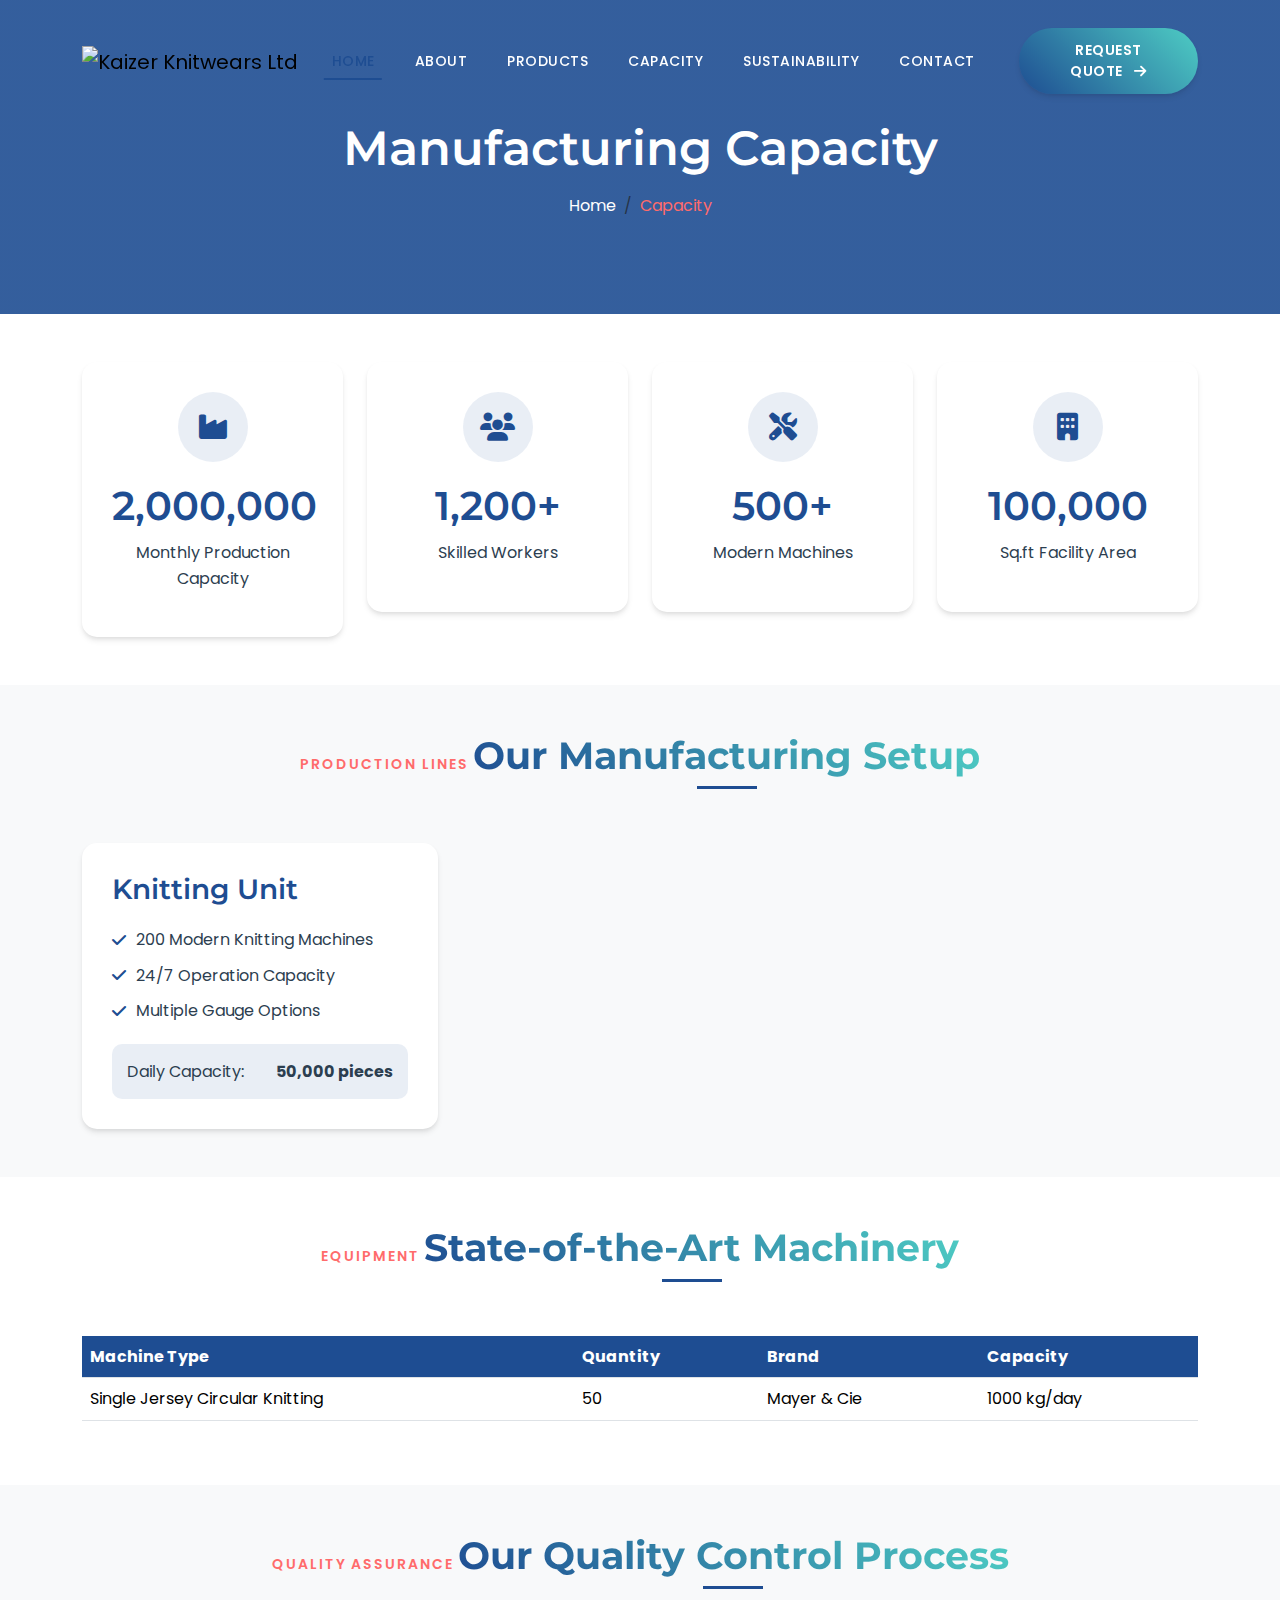
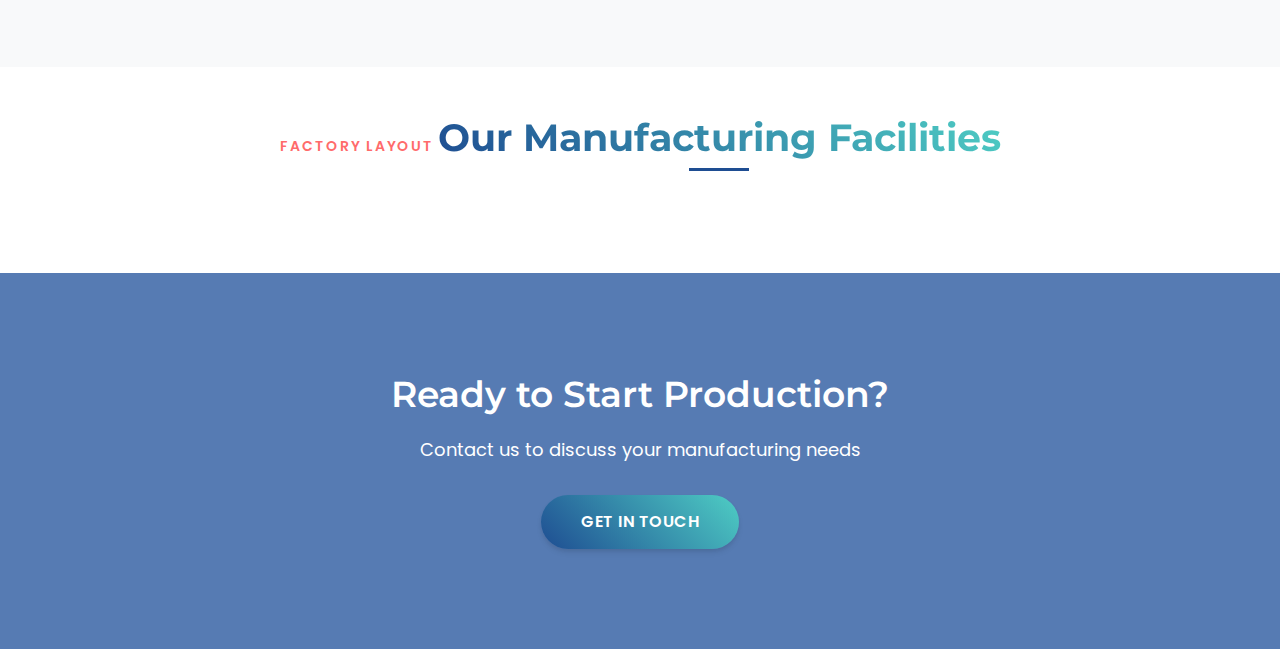
==== capacity.html @ 9e661a18 "file" ====
<!DOCTYPE html>
<html lang="en">
<head>
    <meta charset="UTF-8">
    <meta name="viewport" content="width=device-width, initial-scale=1.0">
    <title>Kaizer Knitwears Ltd. | Premium RMG Manufacturer</title>
    <!-- Bootstrap CSS -->
    <link href="https://cdn.jsdelivr.net/npm/bootstrap@5.3.0/dist/css/bootstrap.min.css" rel="stylesheet">
    <!-- Font Awesome -->
    <link rel="stylesheet" href="https://cdnjs.cloudflare.com/ajax/libs/font-awesome/6.4.0/css/all.min.css">
    <!-- Google Fonts -->
    <link href="https://fonts.googleapis.com/css2?family=Poppins:wght@300;400;500;600;700&family=Montserrat:wght@400;500;600;700&display=swap"
          rel="stylesheet">
    <!-- Animate CSS -->
    <link rel="stylesheet" href="https://cdnjs.cloudflare.com/ajax/libs/animate.css/4.1.1/animate.min.css">
    <!-- Slick Slider CSS -->
    <link rel="stylesheet" href="https://cdnjs.cloudflare.com/ajax/libs/slick-carousel/1.8.1/slick.min.css">
    <link rel="stylesheet" href="https://cdnjs.cloudflare.com/ajax/libs/slick-carousel/1.8.1/slick-theme.min.css">
    <!-- Custom CSS -->
    <link rel="stylesheet" href="style.css">
</head>
<body>

<!-- Header -->
<header class="header fixed-top">
    <div class="container">
        <nav class="navbar navbar-expand-lg">
            <a class="navbar-brand" href="#">
                <img src="https://erp.kaizerknitwear.com/static/images/logo.jpg" alt="Kaizer Knitwears Ltd."
                     class="img-fluid logo-dark">
                <img src="https://erp.kaizerknitwear.com/static/images/logo.jpg" alt="Kaizer Knitwears Ltd."
                     class="img-fluid logo-light">
            </a>
            <button class="navbar-toggler" type="button" data-bs-toggle="collapse" data-bs-target="#navbarNav">
                <span class="navbar-toggler-icon"></span>
            </button>
            <div class="collapse navbar-collapse" id="navbarNav">
                <ul class="navbar-nav ms-auto">
                    <li class="nav-item">
                        <a class="nav-link active" href="#home">Home</a>
                    </li>
                    <li class="nav-item">
                        <a class="nav-link" href="#about">About</a>
                    </li>
                    <li class="nav-item">
                        <a class="nav-link" href="products.html">Products</a>
                    </li>
                    <li class="nav-item">
                        <a class="nav-link" href="capacity.html">Capacity</a>
                    </li>
                    <li class="nav-item">
                        <a class="nav-link" href="#sustainability">Sustainability</a>
                    </li>
                    <li class="nav-item">
                        <a class="nav-link" href="#contact">Contact</a>
                    </li>
                </ul>
                <div class="ms-lg-4 mt-3 mt-lg-0">
                    <a href="#contact" class="btn btn-primary btn-cta">Request Quote <i
                            class="fas fa-arrow-right ms-2"></i></a>
                </div>
            </div>
        </nav>
    </div>
</header>
    
    <!-- Page Banner -->
    <section class="page-banner">
        <div class="container">
            <div class="page-banner-content">
                <h1>Manufacturing Capacity</h1>
                <nav aria-label="breadcrumb">
                    <ol class="breadcrumb">
                        <li class="breadcrumb-item"><a href="index.html">Home</a></li>
                        <li class="breadcrumb-item active">Capacity</li>
                    </ol>
                </nav>
            </div>
        </div>
    </section>

    <!-- Production Overview -->
    <section class="capacity-overview py-5">
        <div class="container">
            <div class="row g-4">
                <div class="col-lg-3 col-md-6">
                    <div class="capacity-stat-card">
                        <div class="stat-icon">
                            <i class="fas fa-industry"></i>
                        </div>
                        <div class="stat-info">
                            <h3>2,000,000</h3>
                            <p>Monthly Production Capacity</p>
                        </div>
                    </div>
                </div>
                <div class="col-lg-3 col-md-6">
                    <div class="capacity-stat-card">
                        <div class="stat-icon">
                            <i class="fas fa-users"></i>
                        </div>
                        <div class="stat-info">
                            <h3>1,200+</h3>
                            <p>Skilled Workers</p>
                        </div>
                    </div>
                </div>
                <div class="col-lg-3 col-md-6">
                    <div class="capacity-stat-card">
                        <div class="stat-icon">
                            <i class="fas fa-tools"></i>
                        </div>
                        <div class="stat-info">
                            <h3>500+</h3>
                            <p>Modern Machines</p>
                        </div>
                    </div>
                </div>
                <div class="col-lg-3 col-md-6">
                    <div class="capacity-stat-card">
                        <div class="stat-icon">
                            <i class="fas fa-building"></i>
                        </div>
                        <div class="stat-info">
                            <h3>100,000</h3>
                            <p>Sq.ft Facility Area</p>
                        </div>
                    </div>
                </div>
            </div>
        </div>
    </section>

    <!-- Production Lines -->
    <section class="production-lines py-5 bg-light">
        <div class="container">
            <div class="section-header text-center">
                <span class="subtitle">Production Lines</span>
                <h2>Our Manufacturing Setup</h2>
            </div>
            <div class="row g-4">
                <div class="col-lg-4">
                    <div class="production-line-card">
                        <h3>Knitting Unit</h3>
                        <ul class="line-specs">
                            <li><i class="fas fa-check"></i> 200 Modern Knitting Machines</li>
                            <li><i class="fas fa-check"></i> 24/7 Operation Capacity</li>
                            <li><i class="fas fa-check"></i> Multiple Gauge Options</li>
                        </ul>
                        <div class="daily-capacity">
                            <span>Daily Capacity:</span>
                            <strong>50,000 pieces</strong>
                        </div>
                    </div>
                </div>
                <!-- Add more production line cards -->
            </div>
        </div>
    </section>

    <!-- Equipment List -->
    <section class="equipment-section py-5">
        <div class="container">
            <div class="section-header text-center">
                <span class="subtitle">Equipment</span>
                <h2>State-of-the-Art Machinery</h2>
            </div>
            <div class="table-responsive">
                <table class="table table-hover equipment-table">
                    <thead>
                        <tr>
                            <th>Machine Type</th>
                            <th>Quantity</th>
                            <th>Brand</th>
                            <th>Capacity</th>
                        </tr>
                    </thead>
                    <tbody>
                        <tr>
                            <td>Single Jersey Circular Knitting</td>
                            <td>50</td>
                            <td>Mayer & Cie</td>
                            <td>1000 kg/day</td>
                        </tr>
                        <!-- Add more rows -->
                    </tbody>
                </table>
            </div>
        </div>
    </section>

    <!-- Quality Control -->
    <section class="quality-control-section py-5 bg-light">
        <div class="container">
            <div class="section-header text-center">
                <span class="subtitle">Quality Assurance</span>
                <h2>Our Quality Control Process</h2>
            </div>
            <div class="row g-4">
                <!-- Quality control steps -->
            </div>
        </div>
    </section>

    <!-- Factory Layout -->
    <section class="factory-layout-section py-5">
        <div class="container">
            <div class="section-header text-center">
                <span class="subtitle">Factory Layout</span>
                <h2>Our Manufacturing Facilities</h2>
            </div>
            <div class="factory-layout-image">
                <!-- Add factory layout diagram/image -->
            </div>
        </div>
    </section>

    <!-- CTA Section -->
    <section class="cta-section">
        <div class="container text-center">
            <h2>Ready to Start Production?</h2>
            <p>Contact us to discuss your manufacturing needs</p>
            <a href="index.html#contact" class="btn btn-primary btn-lg">Get in Touch</a>
        </div>
    </section>

    <!-- Footer (copy from index.html) -->
    
    <!-- Scripts (copy from index.html) -->
</body>
</html>
---- style.css ----
/* Google Fonts */
@import url('https://fonts.googleapis.com/css2?family=Poppins:wght@300;400;500;600;700&family=Montserrat:wght@400;500;600;700&display=swap');

/* Global Variables */
:root {
    --primary-color: #1e4d92;
    --secondary-color: #ff6b6b;
    --accent-color: #4ecdc4;
    --dark-color: #2c3e50;
    --light-color: #f8f9fa;
    --gray-color: #6c757d;
    --white-color: #ffffff;
    --black-color: #000000;
    --transition: all 0.3s cubic-bezier(0.4, 0, 0.2, 1);
    --box-shadow: 0 4px 6px -1px rgba(0, 0, 0, 0.1), 0 2px 4px -1px rgba(0, 0, 0, 0.06);
}

/* Global Styles */
* {
    margin: 0;
    padding: 0;
    box-sizing: border-box;
}

body {
    font-family: 'Poppins', sans-serif;
    color: var(--dark-color);
    line-height: 1.6;
    overflow-x: hidden;
}

h1, h2, h3, h4, h5, h6 {
    font-family: 'Montserrat', sans-serif;
    font-weight: 600;
    color: var(--dark-color);
}

a {
    text-decoration: none;
    transition: var(--transition);
}

a:hover {
    color: var(--primary-color);
}

img {
    max-width: 100%;
    height: auto;
}

ul {
    list-style: none;
    padding: 0;
    margin: 0;
}

.btn {
    font-weight: 600;
    padding: 12px 30px;
    border-radius: 50px;
    transition: var(--transition);
    text-transform: uppercase;
    font-size: 14px;
    letter-spacing: 0.5px;
}

.btn-primary {
    background: linear-gradient(45deg, var(--primary-color), var(--accent-color));
    border: none;
    box-shadow: var(--box-shadow);
}

.btn-primary:hover, .btn-primary:focus {
    transform: translateY(-2px);
    box-shadow: 0 6px 12px rgba(0, 0, 0, 0.15);
    color: var(--white-color);
}

.btn-outline-primary {
    border-color: var(--primary-color);
    color: var(--primary-color);
}

.btn-outline-primary:hover, .btn-outline-primary:focus {
    background-color: var(--primary-color);
    color: var(--white-color);
}

.btn-outline-light {
    border-color: var(--white-color);
    color: var(--white-color);
}

.btn-outline-light:hover, .btn-outline-light:focus {
    background-color: var(--white-color);
    color: var(--primary-color);
}

.btn-cta {
    padding: 12px 30px;
    font-weight: 600;
}

.btn-lg {
    padding: 15px 40px;
    font-size: 16px;
}

.section-header {
    margin-bottom: 40px;
}

.section-header .subtitle {
    display: inline-block;
    color: var(--secondary-color);
    font-weight: 600;
    margin-bottom: 1rem;
    text-transform: uppercase;
    letter-spacing: 2px;
    font-size: 14px;
}

.section-header h2 {
    font-size: 2.5rem;
    font-weight: 700;
    background: linear-gradient(45deg, var(--primary-color), var(--accent-color));
    -webkit-background-clip: text;
    -webkit-text-fill-color: transparent;
    margin-bottom: 1.5rem;
    position: relative;
    display: inline-block;
}

.section-header h2::after {
    content: '';
    position: absolute;
    width: 60px;
    height: 3px;
    background-color: var(--primary-color);
    bottom: -10px;
    left: 0;
}

.section-header.text-center h2::after {
    left: 50%;
    transform: translateX(-50%);
}

.section-header p {
    color: var(--gray-color);
    max-width: 700px;
    margin: 0 auto;
}

/* Preloader */
.preloader {
    position: fixed;
    top: 0;
    left: 0;
    width: 100%;
    height: 100%;
    background-color: var(--white-color);
    z-index: 9999;
    display: flex;
    justify-content: center;
    align-items: center;
    flex-direction: column;
}

.preloader .loader {
    margin-bottom: 20px;
}

.preloader p {
    font-weight: 500;
    color: var(--primary-color);
    text-transform: uppercase;
    letter-spacing: 1px;
}

/* Header */
.header {
    padding: 20px 0;
    /* backdrop-filter: blur(10px); */
    /* -webkit-backdrop-filter: blur(10px); */
    /* background-color: rgb(255 255 255 / 0%); */
    /* box-shadow: var(--box-shadow); */
    position: fixed;
    top: 0;
    left: 0;
    width: 100%;
    z-index: 999;
    transition: var(--transition);
}

.header.header-shrink {
    padding: 10px 0;
    background-color: var(--white-color);
    box-shadow: 0 5px 20px rgba(0, 0, 0, 0.1);
}

.header .navbar-brand {
    padding: 0;
}

.header .logo-light {
    display: none;
}

.header.header-shrink .logo-dark {
    display: none;
}

.header.header-shrink .logo-light {
    display: block;
}

.header .navbar-toggler {
    border: none;
    padding: 0;
    font-size: 28px;
    color: var(--dark-color);
}

.header.header-shrink .navbar-toggler {
    color: var(--dark-color);
}

.header .navbar-nav .nav-link {
    color: var(--white-color);
    font-weight: 500;
    padding: 8px 15px;
    margin: 0 5px;
    position: relative;
    text-transform: uppercase;
    font-size: 14px;
    letter-spacing: 0.5px;
    transition: var(--transition);
}

.header.header-shrink .navbar-nav .nav-link {
    color: var(--dark-color);
}

.header .navbar-nav .nav-link::before {
    content: '';
    position: absolute;
    width: 0;
    height: 2px;
    background-color: var(--primary-color);
    bottom: 0;
    left: 15px;
    transition: var(--transition);
}

.header .navbar-nav .nav-link:hover::before,
.header .navbar-nav .nav-link.active::before {
    width: calc(100% - 30px);
}

.header .navbar-nav .nav-link.active {
    color: var(--primary-color);
}

.navbar-nav .nav-link::after {
    content: '';
    position: absolute;
    width: 0;
    height: 2px;
    bottom: 0;
    left: 50%;
    background-color: var(--primary-color);
    transition: var(--transition);
    transform: translateX(-50%);
}

.navbar-nav .nav-link:hover::after,
.navbar-nav .nav-link.active::after {
    width: 80%;
}

.header .dropdown-menu {
    border: none;
    border-radius: 0;
    box-shadow: 0 5px 20px rgba(0, 0, 0, 0.1);
    margin-top: 10px;
}

.header .dropdown-item {
    padding: 8px 20px;
    font-weight: 500;
    transition: var(--transition);
}

.header .dropdown-item:hover {
    background-color: var(--primary-color);
    color: var(--white-color);
}

/* Hero Banner */
.hero-banner {
    position: relative;
    height: 100vh;
    width: 100%;
    overflow: hidden;
    background-color: var(--dark-color);
}

.hero-banner .carousel,
.hero-banner .carousel-inner,
.hero-banner .carousel-item {
    height: 100vh;
    width: 100%;
}

.hero-banner .carousel-background {
    position: absolute;
    top: 0;
    left: 0;
    width: 100%;
    height: 100%;
    background-size: cover;
    background-position: center;
    z-index: 1;
}

.hero-banner .carousel-background::before {
    content: '';
    position: absolute;
    top: 0;
    left: 0;
    width: 100%;
    height: 100%;
    background: linear-gradient(to bottom, rgba(0,0,0,0.5), rgba(0,0,0,0.7));
    z-index: 2;
}

.hero-banner .carousel-container {
    position: relative;
    height: 100%;
    z-index: 3;
    display: flex;
    align-items: center;
    justify-content: center;
}

.hero-banner .carousel-content {
    text-align: center;
    max-width: 800px;
    margin: 0 auto;
    padding: 0 15px;
    color: var(--white-color);
}

.hero-banner .carousel-content h1 {
    font-size: clamp(2rem, 5vw, 4rem);
    font-weight: 700;
    margin-bottom: 20px;
    text-transform: uppercase;
    color: var(--white-color);
    line-height: 1.2;
}

.hero-banner .carousel-content p {
    font-size: clamp(1rem, 2vw, 1.2rem);
    margin-bottom: 30px;
    opacity: 0.9;
}

/* Slider Improvements */
.hero-banner .carousel-control-prev,
.hero-banner .carousel-control-next {
    width: 50px;
    height: 50px;
    background: rgba(255, 255, 255, 0.2);
    border-radius: 50%;
    top: 50%;
    transform: translateY(-50%);
    opacity: 0;
    transition: var(--transition);
}

.hero-banner:hover .carousel-control-prev,
.hero-banner:hover .carousel-control-next {
    opacity: 1;
}

.hero-banner .carousel-control-prev {
    left: 20px;
}

.hero-banner .carousel-control-next {
    right: 20px;
}

.hero-banner .carousel-control-prev-icon,
.hero-banner .carousel-control-next-icon {
    width: 24px;
    height: 24px;
}

/* Scroll Icon */
.scroll-icon {
    margin-top: 20px;
    color: var(--white-color);
    animation: scrollBounce 2.5s ease-in-out infinite;
}

@keyframes scrollBounce {
    0% {
        transform: translateY(0);
        opacity: 1;
    }
    50% {
        transform: translateY(-15px);
        opacity: 0.6;
    }
    100% {
        transform: translateY(0);
        opacity: 1;
    }
}

/* Hero Banner responsive fixes */
@media (max-width: 767.98px) {
    .hero-banner {
        height: 100vh !important;
        min-height: unset;
        padding: 0;
    }

    .hero-banner .carousel-item {
        height: 100vh !important;
        min-height: unset;
    }

    .hero-banner .carousel-background {
        background-position: center center;
    }

    .hero-banner .carousel-content {
        padding: 0 20px;
    }

    .hero-banner .carousel-content h1 {
        font-size: 2rem;
    }

    .hero-banner .carousel-content p {
        font-size: 1rem;
    }

    .hero-banner .btn {
        padding: 8px 20px;
        font-size: 14px;
    }

    .hero-banner .carousel-control-prev,
    .hero-banner .carousel-control-next {
        width: 40px;
        height: 40px;
        opacity: 1;
        background: rgba(255, 255, 255, 0.3);
    }

    .hero-banner .carousel-control-prev {
        left: 10px;
    }

    .hero-banner .carousel-control-next {
        right: 10px;
    }
}

/* Stats Bar */
.stats-bar {
    position: relative;
    margin-top: -80px;
    z-index: 99;
}

.stats-bar .stat-item {
    background: linear-gradient(135deg, rgba(255,255,255,0.9), rgba(255,255,255,0.4));
    backdrop-filter: blur(10px);
    -webkit-backdrop-filter: blur(10px);
    border: 1px solid rgba(255,255,255,0.18);
    border-radius: 20px;
    padding: 2rem;
    text-align: center;
    box-shadow: var(--box-shadow);
    transition: var(--transition);
}

.stats-bar .stat-item:hover {
    transform: translateY(-10px);
}

.stats-bar .stat-item h3 {
    background: linear-gradient(45deg, var(--primary-color), var(--accent-color));
    -webkit-background-clip: text;
    -webkit-text-fill-color: transparent;
    font-size: 3rem;
    font-weight: 700;
    margin-bottom: 5px;
}

.stats-bar .stat-item p {
    font-weight: 500;
    margin-bottom: 0;
    text-transform: uppercase;
    font-size: 14px;
    letter-spacing: 1px;
}

/* About Section */
.about-section {
    padding: 100px 0;
    position: relative;
}

.about-section .about-img {
    position: relative;
    border-radius: 10px;
    overflow: hidden;
    box-shadow: 0 20px 40px rgba(0, 0, 0, 0.1);
}

.about-section .about-img img {
    width: 100%;
    transition: var(--transition);
}

.about-section .about-img:hover img {
    transform: scale(1.05);
}

.about-section .experience-badge {
    position: absolute;
    bottom: 30px;
    right: 30px;
    background-color: var(--primary-color);
    color: var(--white-color);
    width: 100px;
    height: 100px;
    border-radius: 50%;
    display: flex;
    flex-direction: column;
    justify-content: center;
    align-items: center;
    text-align: center;
    box-shadow: 0 10px 30px rgba(44, 90, 160, 0.3);
}

.about-section .experience-badge span {
    font-size: 30px;
    font-weight: 700;
    line-height: 1;
}

.about-section .experience-badge p {
    font-size: 14px;
    margin-bottom: 0;
    line-height: 1.2;
}

.about-section .about-features {
    margin-top: 30px;
}

.about-section .feature-item {
    display: flex;
    margin-bottom: 20px;
}

.about-section .feature-icon {
    width: 50px;
    height: 50px;
    background-color: rgba(44, 90, 160, 0.1);
    color: var(--primary-color);
    border-radius: 50%;
    display: flex;
    justify-content: center;
    align-items: center;
    font-size: 20px;
    margin-right: 15px;
    flex-shrink: 0;
}

.about-section .feature-content h4 {
    font-size: 18px;
    margin-bottom: 5px;
}

.about-section .feature-content p {
    color: var(--gray-color);
    margin-bottom: 0;
    font-size: 14px;
}

/* Certifications Section */
.certifications-section {
    padding: 80px 0;
    position: relative;
}

.certifications-slider {
    margin: 0 -15px;
}

.certification-item {
    padding: 0 15px;
    text-align: center;
}

.certification-item img {
    height: 150px;
    width: auto;
    margin: 0 auto;
    /*filter: grayscale(100%);*/
    /*opacity: 0.7;*/
    transition: var(--transition);
}

.certification-item:hover img {
    /*filter: grayscale(0);*/
    /*opacity: 1;*/
    transform: scale(1.2);
}

/* Video Section */
.video-section {
    padding: 120px 0;
    position: relative;
    background: linear-gradient(rgba(0, 0, 0, 0.7), rgba(0, 0, 0, 0.7)),
    url('images/f2.avif') center center/cover;
}

/*.video-section {*/
/*    padding: 120px 0;*/
/*    position: relative;*/
/*    background: linear-gradient(rgb(8 10 90), rgba(0, 0, 0, 0.7)), url(images/safety-bg.jpg) center center / cover;*/
/*}*/
.video-content .subtitle {
    color: var(--primary-color);
    font-weight: 600;
    letter-spacing: 1px;
}

.icon-box {
    width: 50px;
    height: 50px;
    border-radius: 8px;
    display: flex;
    align-items: center;
    justify-content: center;
    font-size: 20px;
    margin-right: 20px;
    flex-shrink: 0;
    transition: var(--transition);
}

.feature-item:hover .icon-box {
    transform: rotate(360deg);
}

.video-play-wrapper {
    position: relative;
    max-width: 600px;
    margin: 0 auto;
}

.video-thumbnail {
    overflow: hidden;
    border-radius: 12px;
    position: relative;
    box-shadow: 0 15px 30px rgba(0, 0, 0, 0.2);
}

.video-thumbnail img {
    transition: var(--transition);
}

.video-thumbnail:hover img {
    transform: scale(1.05);
    opacity: 0.9;
}

.video-play-btn {
    position: absolute;
    left: 50%;
    top: 50%;
    transform: translate(-50%, -50%);
    width: 80px;
    height: 80px;
    background: rgba(255, 255, 255, 0.9);
    border-radius: 50%;
    display: flex;
    align-items: center;
    justify-content: center;
    font-size: 24px;
    color: var(--primary-color);
    transition: var(--transition);
}

.video-play-btn:hover {
    background: var(--primary-color);
    color: white;
    transform: translate(-50%, -50%) scale(1.1);
}

.text-light {
    color: rgba(255, 255, 255, 0.9) !important;
}

/* Diverse Product Range Section */
.product-range-section {
    background: var(--light-color);
    position: relative;
}

.product-category-card {
    background: white;
    border-radius: 15px;
    overflow: hidden;
    transition: var(--transition);
    box-shadow: var(--box-shadow);
}

.product-category-card:hover {
    transform: translateY(-10px);
    box-shadow: 0 20px 25px -5px rgba(0, 0, 0, 0.1), 0 10px 10px -5px rgba(0, 0, 0, 0.04);
}

.category-image {
    position: relative;
    height: 300px;
    overflow: hidden;
}

.category-image img {
    width: 100%;
    height: 100%;
    object-fit: cover;
    transition: var(--transition);
}

.product-category-card:hover .category-image img {
    transform: scale(1.05);
}

.category-overlay {
    position: absolute;
    top: 0;
    left: 0;
    width: 100%;
    height: 100%;
    background: rgba(44, 90, 160, 0.8);
    display: flex;
    align-items: center;
    justify-content: center;
    opacity: 0;
    transition: var(--transition);
}

.product-category-card:hover .category-overlay {
    opacity: 1;
}

.category-info {
    padding: 20px;
    text-align: center;
}

.category-info h4 {
    font-size: 1.25rem;
    margin-bottom: 0.5rem;
    color: var(--dark-color);
}

.category-info p {
    color: var(--gray-color);
    font-size: 0.9rem;
    margin-bottom: 0;
}

.btn-outline-primary {
    border-width: 2px;
    font-weight: 600;
    letter-spacing: 0.5px;
}

/* Testimonials Section */
.testimonials-section {
    padding: 100px 0;
    position: relative;
}

.testimonial-slider {
    margin: 0 -15px;
}

.testimonial-item {
    padding: 0 15px;
}

.testimonial-content {
    background: linear-gradient(135deg, rgba(255,255,255,0.9), rgba(255,255,255,0.4));
    backdrop-filter: blur(10px);
    -webkit-backdrop-filter: blur(10px);
    border: 1px solid rgba(255,255,255,0.18);
    border-radius: 20px;
    padding: 2rem;
    margin-bottom: 30px;
    position: relative;
    box-shadow: 0 5px 30px rgba(0, 0, 0, 0.05);
}

.testimonial-content::after {
    content: '';
    position: absolute;
    bottom: -15px;
    left: 40px;
    width: 0;
    height: 0;
    border-left: 15px solid transparent;
    border-right: 15px solid transparent;
    border-top: 15px solid var(--white-color);
}

.quote-icon {
    color: var(--primary-color);
    font-size: 36px;
    margin-bottom: 15px;
    opacity: 0.3;
}

.testimonial-content p {
    font-style: italic;
    margin-bottom: 20px;
}

.rating {
    color: var(--secondary-color);
    margin-bottom: 15px;
}

.testimonial-author {
    display: flex;
    align-items: center;
    padding-left: 20px;
}

.testimonial-author img {
    width: 70px;
    height: 70px;
    border-radius: 50%;
    object-fit: cover;
    margin-right: 15px;
    border: 3px solid var(--primary-color);
}

.author-info h4 {
    font-size: 18px;
    margin-bottom: 5px;
}

.author-info p {
    color: var(--gray-color);
    margin-bottom: 0;
    font-size: 14px;
}

/* CTA Section */
.cta-section {
    position: relative;
    padding: 100px 0;
    background-size: cover;
    background-position: center;
    background-attachment: fixed;
    text-align: center;
    color: var(--white-color);
}

.cta-section::before {
    content: '';
    position: absolute;
    top: 0;
    left: 0;
    width: 100%;
    height: 100%;
    background-color: rgba(44, 90, 160, 0.8);
}

.cta-section .container {
    position: relative;
    z-index: 1;
}

.cta-section h2 {
    font-size: 36px;
    margin-bottom: 20px;
    color: var(--white-color);
}

.cta-section p {
    font-size: 18px;
    margin-bottom: 30px;
    max-width: 700px;
    margin-left: auto;
    margin-right: auto;
}

/* Global Partnering */
.global-partnering-section {
    padding: 100px 0;
}

.partner-logos img {
    height: 60px;
    width: auto;
    opacity: 0.7;
    transition: var(--transition);
    margin: 15px;
}

.partner-logos img:hover {
    opacity: 1;
    transform: translateY(-5px);
}

/* Production Services */
.production-services-section {
    padding: 100px 0;
}

.service-card {
    background: var(--white-color);
    padding: 30px 15px;
    border-radius: 15px;
    text-align: center;
    transition: var(--transition);
    box-shadow: var(--box-shadow);
    min-height: 300px;
}

.service-card:hover {
    transform: translateY(-10px);
    box-shadow: 0 20px 25px -5px rgba(0, 0, 0, 0.1), 0 10px 10px -5px rgba(0, 0, 0, 0.04);
}

.service-icon {
    width: 80px;
    height: 80px;
    background: rgba(44, 90, 160, 0.1);
    border-radius: 50%;
    display: flex;
    align-items: center;
    justify-content: center;
    margin: 0 auto 20px;
    font-size: 32px;
    color: var(--primary-color);
    position: relative;
}

.step-number {
    position: absolute;
    top: -10px;
    right: -10px;
    background: #007bff;
    color: white;
    width: 24px;
    height: 24px;
    border-radius: 50%;
    font-size: 12px;
    display: flex;
    align-items: center;
    justify-content: center;
    font-weight: bold;
}

/* Management Team */
/* Management Section */
.management-section {
    padding: 100px 0;
}

.team-card {
    border-radius: 15px;
    overflow: hidden;
    transition: var(--transition);
    box-shadow: var(--box-shadow);
    background: white;
}

.team-card:hover {
    transform: translateY(-10px);
    box-shadow: 0 20px 25px -5px rgba(0, 0, 0, 0.1), 0 10px 10px -5px rgba(0, 0, 0, 0.04);
}

.team-image {
    position: relative;
    height: 320px;
    overflow: hidden;
}

.team-image img {
    width: 100%;
    /*height: 100%;*/
    object-fit: cover;
    transition: var(--transition);
}

.team-card:hover .team-image img {
    transform: scale(1.05);
}

.team-social {
    position: absolute;
    bottom: 20px;
    left: 50%;
    transform: translateX(-50%);
    display: flex;
    gap: 10px;
    opacity: 0;
    transition: var(--transition);
}

.team-card:hover .team-social {
    opacity: 1;
}

.social-link {
    width: 40px;
    height: 40px;
    background: rgba(255, 255, 255, 0.9);
    border-radius: 50%;
    display: flex;
    align-items: center;
    justify-content: center;
    color: var(--primary-color);
    transition: var(--transition);
}

.social-link:hover {
    background: var(--primary-color);
    color: white;
    transform: translateY(-3px);
}

.team-info {
    padding: 25px;
    text-align: center;
}

.position {
    color: var(--gray-color);
    font-size: 0.95rem;
    margin-bottom: 10px;
}

.achievement-badge {
    background: rgba(44, 90, 160, 0.1);
    color: var(--primary-color);
    padding: 8px 15px;
    border-radius: 20px;
    font-size: 0.85rem;
    display: inline-block;
    margin: 10px 0;
}

.bio {
    font-size: 0.9rem;
    color: var(--gray-color);
    margin-bottom: 0;
    line-height: 1.5;
}

@media (max-width: 768px) {
    .team-image {
        height: 280px;
    }

    .team-info {
        padding: 20px;
    }
}

/* Contact Section */
.contact-section {
    padding: 100px 0;
    position: relative;
}

.contact-info .info-item {
    display: flex;
    margin-bottom: 30px;
}

.contact-info .info-icon {
    width: 60px;
    height: 60px;
    background-color: rgba(44, 90, 160, 0.1);
    color: var(--primary-color);
    border-radius: 50%;
    display: flex;
    justify-content: center;
    align-items: center;
    font-size: 24px;
    margin-right: 20px;
    flex-shrink: 0;
}

.contact-info .info-content h4 {
    font-size: 18px;
    margin-bottom: 5px;
}

.contact-info .info-content p {
    color: var(--gray-color);
    margin-bottom: 0;
}

.social-links a {
    display: inline-flex;
    justify-content: center;
    align-items: center;
    width: 40px;
    height: 40px;
    background-color: rgba(44, 90, 160, 0.1);
    color: var(--primary-color);
    border-radius: 50%;
    margin-right: 10px;
    font-size: 18px;
    transition: var(--transition);
}

.social-links a:hover {
    background-color: var(--primary-color);
    color: var(--white-color);
}

.contact-form {
    background-color: var(--white-color);
    padding: 40px;
    border-radius: 5px;
    box-shadow: 0 5px 30px rgba(0, 0, 0, 0.05);
}

.contact-form h3 {
    font-size: 24px;
    margin-bottom: 30px;
    position: relative;
    padding-bottom: 15px;
}

.contact-form h3::after {
    content: '';
    position: absolute;
    width: 50px;
    height: 3px;
    background-color: var(--primary-color);
    bottom: 0;
    left: 0;
}

.form-group {
    margin-bottom: 20px;
}

.form-control {
    height: 50px;
    border-radius: 0;
    border: 1px solid #e1e1e1;
    padding: 10px 15px;
    transition: var(--transition);
}

.form-control:focus {
    box-shadow: none;
    border-color: var(--primary-color);
}

textarea.form-control {
    height: auto;
}

/* Map Section */
.map-section {
    height: 400px;
}

.map-section iframe {
    width: 100%;
    height: 100%;
    border: none;
}

/* Footer */
.footer {
    background-color: var(--dark-color);
    color: var(--white-color);
    position: relative;
}

.footer-top {
    padding: 80px 0 40px;
}

.footer-widget {
    margin-bottom: 40px;
}

.footer-logo {
    max-height: 40px;
    margin-bottom: 20px;
}

.footer-widget p {
    color: rgba(255, 255, 255, 0.7);
    margin-bottom: 20px;
}

.footer-widget h4 {
    font-size: 20px;
    margin-bottom: 25px;
    position: relative;
    color: var(--white-color);
}

.footer-widget h4::after {
    content: '';
    position: absolute;
    width: 40px;
    height: 2px;
    background-color: var(--primary-color);
    bottom: -10px;
    left: 0;
}

.footer-widget ul li {
    margin-bottom: 10px;
}

.footer-widget ul li a {
    color: rgba(255, 255, 255, 0.7);
    display: block;
    transition: var(--transition);
}

.footer-widget ul li a:hover {
    color: var(--white-color);
    padding-left: 5px;
}

.footer-social a {
    display: inline-flex;
    justify-content: center;
    align-items: center;
    width: 40px;
    height: 40px;
    background-color: rgba(255, 255, 255, 0.1);
    color: var(--white-color);
    border-radius: 50%;
    margin-right: 10px;
    font-size: 18px;
    transition: var(--transition);
}

.footer-social a:hover {
    background-color: var(--primary-color);
    color: var(--white-color);
}

.newsletter-form {
    position: relative;
    margin-top: 20px;
}

.newsletter-form input {
    width: 100%;
    height: 50px;
    padding: 0 20px;
    border: none;
    border-radius: 4px;
    background-color: rgba(255, 255, 255, 0.1);
    color: var(--white-color);
}

.newsletter-form input::placeholder {
    color: rgba(255, 255, 255, 0.7);
}

.newsletter-form button {
    position: absolute;
    top: 0;
    right: 0;
    width: 50px;
    height: 50px;
    background-color: var(--primary-color);
    color: var(--white-color);
    border: none;
    border-radius: 0 4px 4px 0;
    transition: var(--transition);
}

.newsletter-form button:hover {
    background-color: var(--secondary-color);
}

.footer-bottom {
    padding: 20px 0;
    background-color: rgba(0, 0, 0, 0.2);
}

.copyright {
    color: rgba(255, 255, 255, 0.7);
    margin-bottom: 0;
}

.footer-menu a {
    color: rgba(255, 255, 255, 0.7);
    margin-left: 15px;
    transition: var(--transition);
}

.footer-menu a:hover {
    color: var(--white-color);
}

.footer-menu a:first-child {
    margin-left: 0;
}

/* Back to Top */
.back-to-top {
    position: fixed;
    bottom: 30px;
    right: 30px;
    width: 50px;
    height: 50px;
    background-color: var(--primary-color);
    color: var(--white-color);
    border-radius: 50%;
    display: flex;
    justify-content: center;
    align-items: center;
    font-size: 20px;
    z-index: 99;
    opacity: 0;
    visibility: hidden;
    transition: var(--transition);
}

.back-to-top.active {
    opacity: 1;
    visibility: visible;
}

.back-to-top:hover {
    background-color: var(--secondary-color);
    color: var(--white-color);
}

/* Responsive Styles */
@media (max-width: 1399.98px) {
    .hero-banner .carousel-content h1 {
        font-size: clamp(2.5rem, 4vw, 3.5rem);
    }
    
    .section-header h2 {
        font-size: clamp(2rem, 3vw, 2.5rem);
    }
}

@media (max-width: 1199.98px) {
    .hero-banner .carousel-content h1 {
        font-size: 50px;
    }

    .section-header h2 {
        font-size: 32px;
    }
}

@media (max-width: 991.98px) {
    /* Improved Header Mobile Navigation */
    .header .navbar-collapse {
        position: fixed;
        top: 0;
        right: -100%;
        width: 100%;
        max-width: 300px;
        height: 100vh;
        background-color: var(--white-color);
        padding: 80px 20px 20px;
        transition: 0.4s;
        z-index: 999;
        overflow-y: auto;
    }

    .header .navbar-collapse.show {
        right: 0;
    }

    .header .navbar-toggler {
        z-index: 9999;
    }

    /* Responsive Grid Adjustments */
    .stats-bar .row {
        --bs-gutter-y: 1.5rem;
    }

    .stats-bar .stat-item {
        margin-bottom: 0;
    }

    /* Improved Spacing */
    .section-padding {
        padding: clamp(60px, 8vw, 100px) 0;
    }

    .header .navbar-collapse {
        background-color: var(--white-color);
        padding: 20px;
        margin-top: 15px;
        border-radius: 5px;
        box-shadow: 0 5px 20px rgba(0, 0, 0, 0.1);
    }

    .header .navbar-nav .nav-link {
        color: var(--dark-color);
        padding: 10px 0;
    }

    .hero-banner .carousel-content h1 {
        font-size: 40px;
    }

    .hero-banner .carousel-content p {
        font-size: 16px;
    }

    .stats-bar {
        margin-top: 0;
    }

    .stats-bar .stat-item {
        margin-bottom: 20px;
    }

    .about-content {
        margin-top: 40px;
    }

    .section-header h2 {
        font-size: 28px;
    }
}

@media (max-width: 767.98px) {
    /* Enhanced Mobile Hero */
    .hero-banner {
        min-height: 100vh;
        height: auto;
        padding: 120px 0 80px;
    }

    .hero-banner .carousel-item {
        min-height: calc(100vh - 200px);
    }

    /* Improved Mobile Typography */
    .hero-banner .carousel-content h1 {
        font-size: clamp(1.8rem, 6vw, 2.5rem);
        line-height: 1.3;
    }

    .hero-banner .carousel-content p {
        font-size: clamp(0.9rem, 2vw, 1rem);
    }

    /* Better Mobile Spacing */
    .section-header {
        margin-bottom: clamp(30px, 5vw, 40px);
    }

    /* Enhanced Mobile Cards */
    .service-card,
    .team-card,
    .product-category-card {
        margin-bottom: 30px;
    }

    .hero-banner {
        height: auto;
        min-height: auto;
        padding: 110px 0 100px;
    }

    .hero-banner .carousel-item {
        height: auto;
        min-height: auto;
    }

    .hero-banner .carousel-content h1 {
        font-size: 32px;
    }

    .hero-banner .carousel-control-prev,
    .hero-banner .carousel-control-next {
        width: 40px;
        height: 40px;
    }

    .hero-banner .carousel-control-prev {
        left: 15px;
    }

    .hero-banner .carousel-control-next {
        right: 15px;
    }

    .section-header h2 {
        font-size: 26px;
    }

    .video-content h3 {
        font-size: 28px;
    }

    .video-content p {
        font-size: 16px;
    }

    .sustainability-features {
        grid-template-columns: 1fr;
    }

    .contact-section .contact-form {
        margin-top: 40px;
    }
}

@media (max-width: 575.98px) {
    /* Improved Small Mobile Layout */
    .container {
        padding-left: 20px;
        padding-right: 20px;
    }

    /* Better Button Sizing */
    .btn {
        padding: 10px 20px;
        font-size: 13px;
    }

    .btn-lg {
        padding: 12px 25px;
        font-size: 14px;
    }

    /* Enhanced Mobile Footer */
    .footer-widget {
        text-align: left;
    }

    .footer-widget h4::after {
        left: 0;
        transform: none;
    }

    /* Improved Form Elements */
    .form-control {
        height: 45px;
        font-size: 14px;
    }

    /* Better Mobile Navigation */
    .header .navbar-brand img {
        max-height: 35px;
    }

    .hero-banner .carousel-content h1 {
        font-size: 28px;
    }

    .section-header h2 {
        font-size: 24px;
    }

    .stats-bar .stat-item h3 {
        font-size: 36px;
    }

    .video-play-btn {
        width: 60px;
        height: 60px;
        font-size: 20px;
    }

    .video-content h3 {
        font-size: 24px;
    }

    .footer-widget {
        text-align: center;
    }

    .footer-widget h4::after {
        left: 50%;
        transform: translateX(-50%);
    }

    .footer-bottom .row {
        text-align: center;
    }

    .footer-menu {
        margin-top: 15px;
        justify-content: center;
    }
}

/* New Utility Classes */
.gap-10 { gap: 10px; }
.gap-20 { gap: 20px; }
.gap-30 { gap: 30px; }

/* Enhanced Animation Classes */
.fade-up {
    opacity: 0;
    transform: translateY(30px);
    transition: all 0.6s cubic-bezier(0.4, 0, 0.2, 1);
}

.fade-up.visible {
    opacity: 1;
    transform: translateY(0);
}

/* Improved Hover Effects */
.hover-scale {
    transition: transform 0.3s ease;
}

.hover-scale:hover {
    transform: scale(1.03);
}

/* Better Accessibility */
@media (prefers-reduced-motion: reduce) {
    * {
        animation-duration: 0.01ms !important;
        animation-iteration-count: 1 !important;
        transition-duration: 0.01ms !important;
        scroll-behavior: auto !important;
    }
}

/* Enhanced Touch Interactions */
@media (hover: none) {
    .btn:hover {
        transform: none !important;
    }
    
    .hover-scale:hover {
        transform: none;
    }
}

/* Page Banner */
.page-banner {
    background: linear-gradient(rgba(30, 77, 146, 0.9), rgba(30, 77, 146, 0.9)), url('images/banner-bg.jpg') center/cover;
    padding: 120px 0 80px;
    text-align: center;
    color: var(--white-color);
}

.page-banner-content h1 {
    font-size: 48px;
    color: var(--white-color);
    margin-bottom: 15px;
}

.breadcrumb {
    justify-content: center;
    background: transparent;
}

.breadcrumb-item, 
.breadcrumb-item a {
    color: var(--white-color);
}

.breadcrumb-item.active {
    color: var(--secondary-color);
}

/* Category Filter Cards */
.category-filter-card {
    background: var(--white-color);
    padding: 25px;
    border-radius: 10px;
    text-align: center;
    transition: var(--transition);
    cursor: pointer;
    box-shadow: var(--box-shadow);
}

.category-filter-card:hover,
.category-filter-card.active {
    background: var(--primary-color);
    transform: translateY(-5px);
}

.category-filter-card:hover *,
.category-filter-card.active * {
    color: var(--white-color);
}

.category-icon {
    font-size: 36px;
    color: var(--primary-color);
    margin-bottom: 15px;
}

.category-filter-card h4 {
    font-size: 18px;
    margin-bottom: 10px;
}

.product-count {
    color: var(--gray-color);
    font-size: 14px;
}

/* Product Filters */
.filter-buttons .btn {
    margin-right: 10px;
    margin-bottom: 10px;
    border-radius: 25px;
}

/* Product Cards */
.product-card {
    background: var(--white-color);
    border-radius: 10px;
    overflow: hidden;
    box-shadow: var(--box-shadow);
    transition: var(--transition);
}

.product-card:hover {
    transform: translateY(-10px);
}

.product-image {
    position: relative;
    height: 300px;
    overflow: hidden;
}

.product-image img {
    width: 100%;
    height: 100%;
    object-fit: cover;
    transition: var(--transition);
}

.product-card:hover .product-image img {
    transform: scale(1.1);
}

.product-overlay {
    position: absolute;
    top: 0;
    left: 0;
    width: 100%;
    height: 100%;
    background: rgba(30, 77, 146, 0.8);
    display: flex;
    align-items: center;
    justify-content: center;
    opacity: 0;
    transition: var(--transition);
}

.product-card:hover .product-overlay {
    opacity: 1;
}

.product-info {
    padding: 20px;
}

.product-info h4 {
    font-size: 18px;
    margin-bottom: 10px;
}

.product-meta {
    font-size: 14px;
    color: var(--gray-color);
}

.product-meta .separator {
    margin: 0 10px;
}

/* Pagination */
.pagination .page-link {
    width: 40px;
    height: 40px;
    display: flex;
    align-items: center;
    justify-content: center;
    border-radius: 50%;
    margin: 0 5px;
    border: none;
    color: var(--dark-color);
    transition: var(--transition);
}

.pagination .page-link:hover,
.pagination .page-item.active .page-link {
    background: var(--primary-color);
    color: var(--white-color);
}

/* Responsive Adjustments */
@media (max-width: 991.98px) {
    .page-banner-content h1 {
        font-size: 36px;
    }
}

@media (max-width: 767.98px) {
    .page-banner {
        padding: 100px 0 60px;
    }
    
    .page-banner-content h1 {
        font-size: 30px;
    }
    
    .product-image {
        height: 250px;
    }
}

/* Capacity Page Styles */
.capacity-stat-card {
    background: var(--white-color);
    padding: 30px;
    border-radius: 15px;
    box-shadow: var(--box-shadow);
    transition: var(--transition);
    text-align: center;
}

.capacity-stat-card:hover {
    transform: translateY(-10px);
}

.capacity-stat-card .stat-icon {
    width: 70px;
    height: 70px;
    background: rgba(44, 90, 160, 0.1);
    border-radius: 50%;
    display: flex;
    align-items: center;
    justify-content: center;
    margin: 0 auto 20px;
    font-size: 28px;
    color: var(--primary-color);
}

.capacity-stat-card h3 {
    font-size: 2.5rem;
    color: var(--primary-color);
    margin-bottom: 10px;
}

.production-line-card {
    background: var(--white-color);
    padding: 30px;
    border-radius: 15px;
    box-shadow: var(--box-shadow);
    height: 100%;
}

.production-line-card h3 {
    color: var(--primary-color);
    margin-bottom: 20px;
}

.line-specs {
    margin-bottom: 20px;
}

.line-specs li {
    margin-bottom: 10px;
    display: flex;
    align-items: center;
}

.line-specs li i {
    color: var(--primary-color);
    margin-right: 10px;
}

.daily-capacity {
    background: rgba(44, 90, 160, 0.1);
    padding: 15px;
    border-radius: 10px;
    display: flex;
    justify-content: space-between;
    align-items: center;
}

.equipment-table th {
    background: var(--primary-color);
    color: var(--white-color);
}
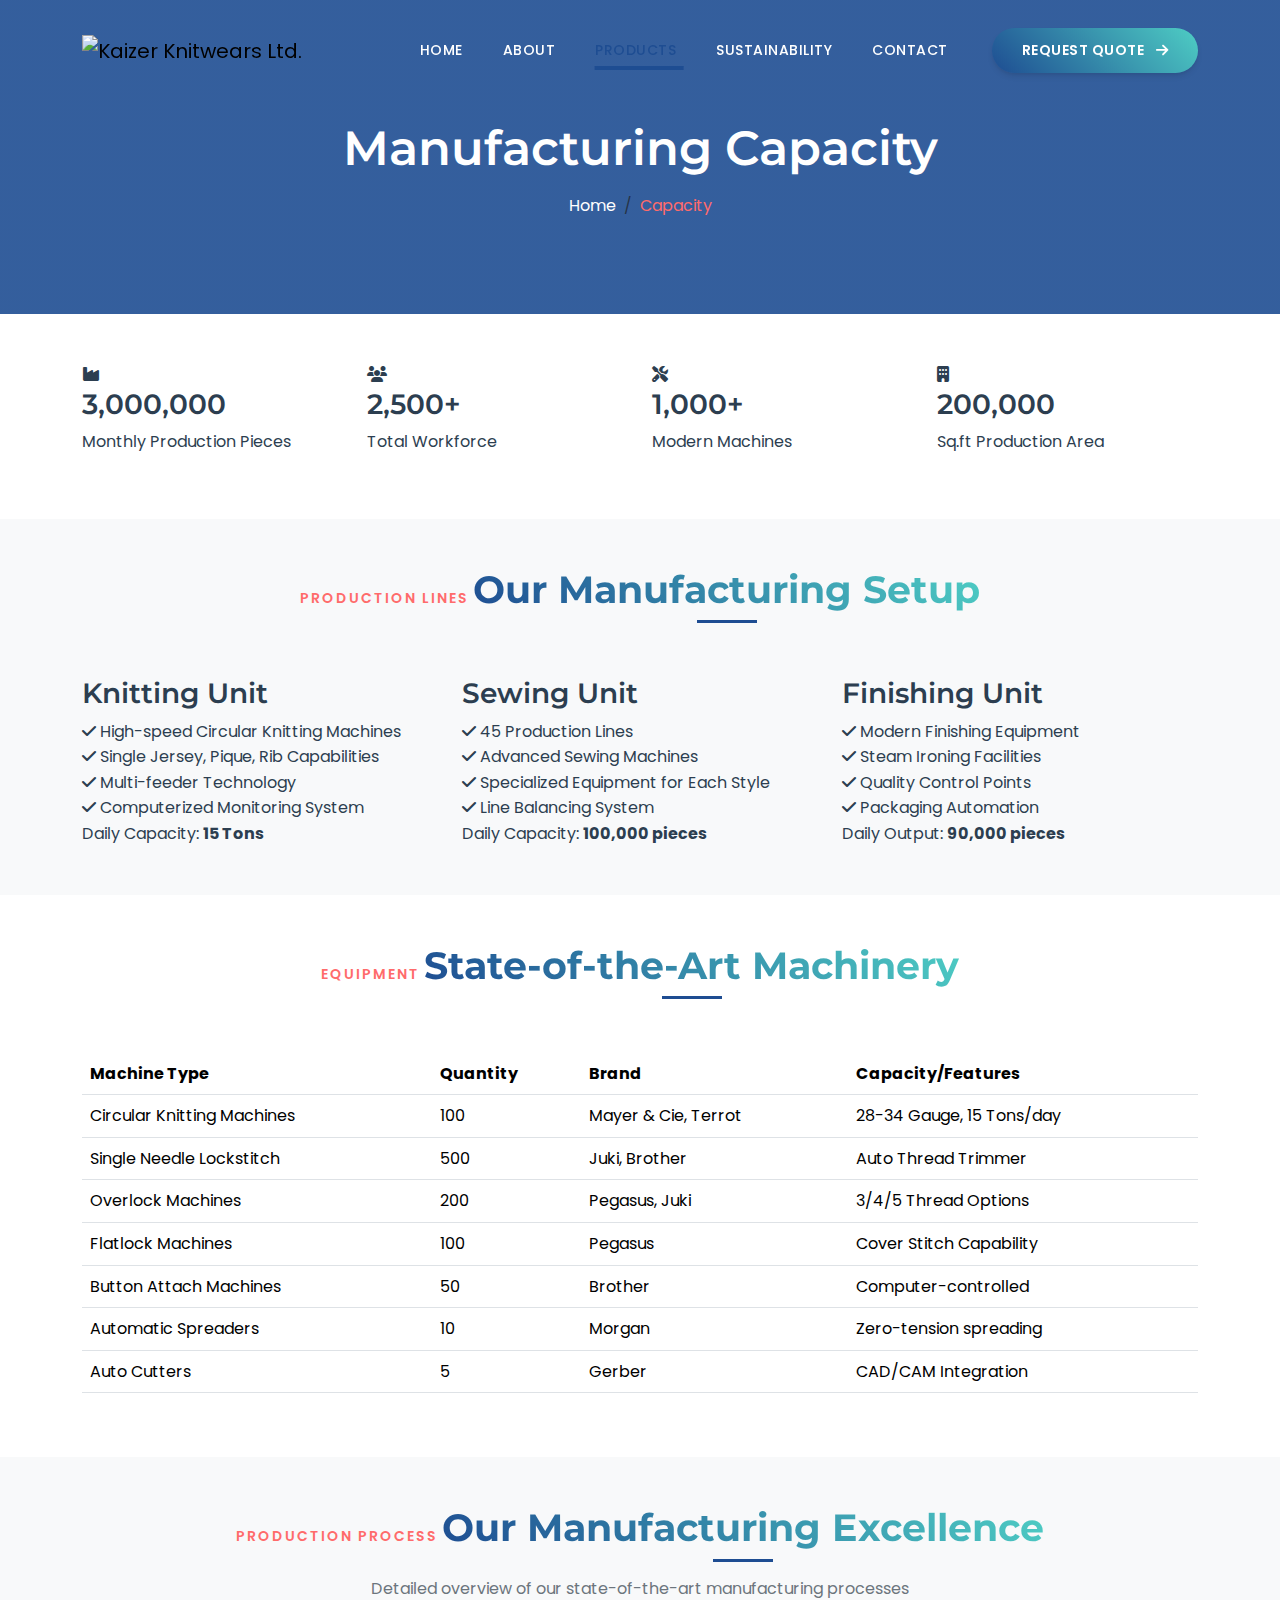
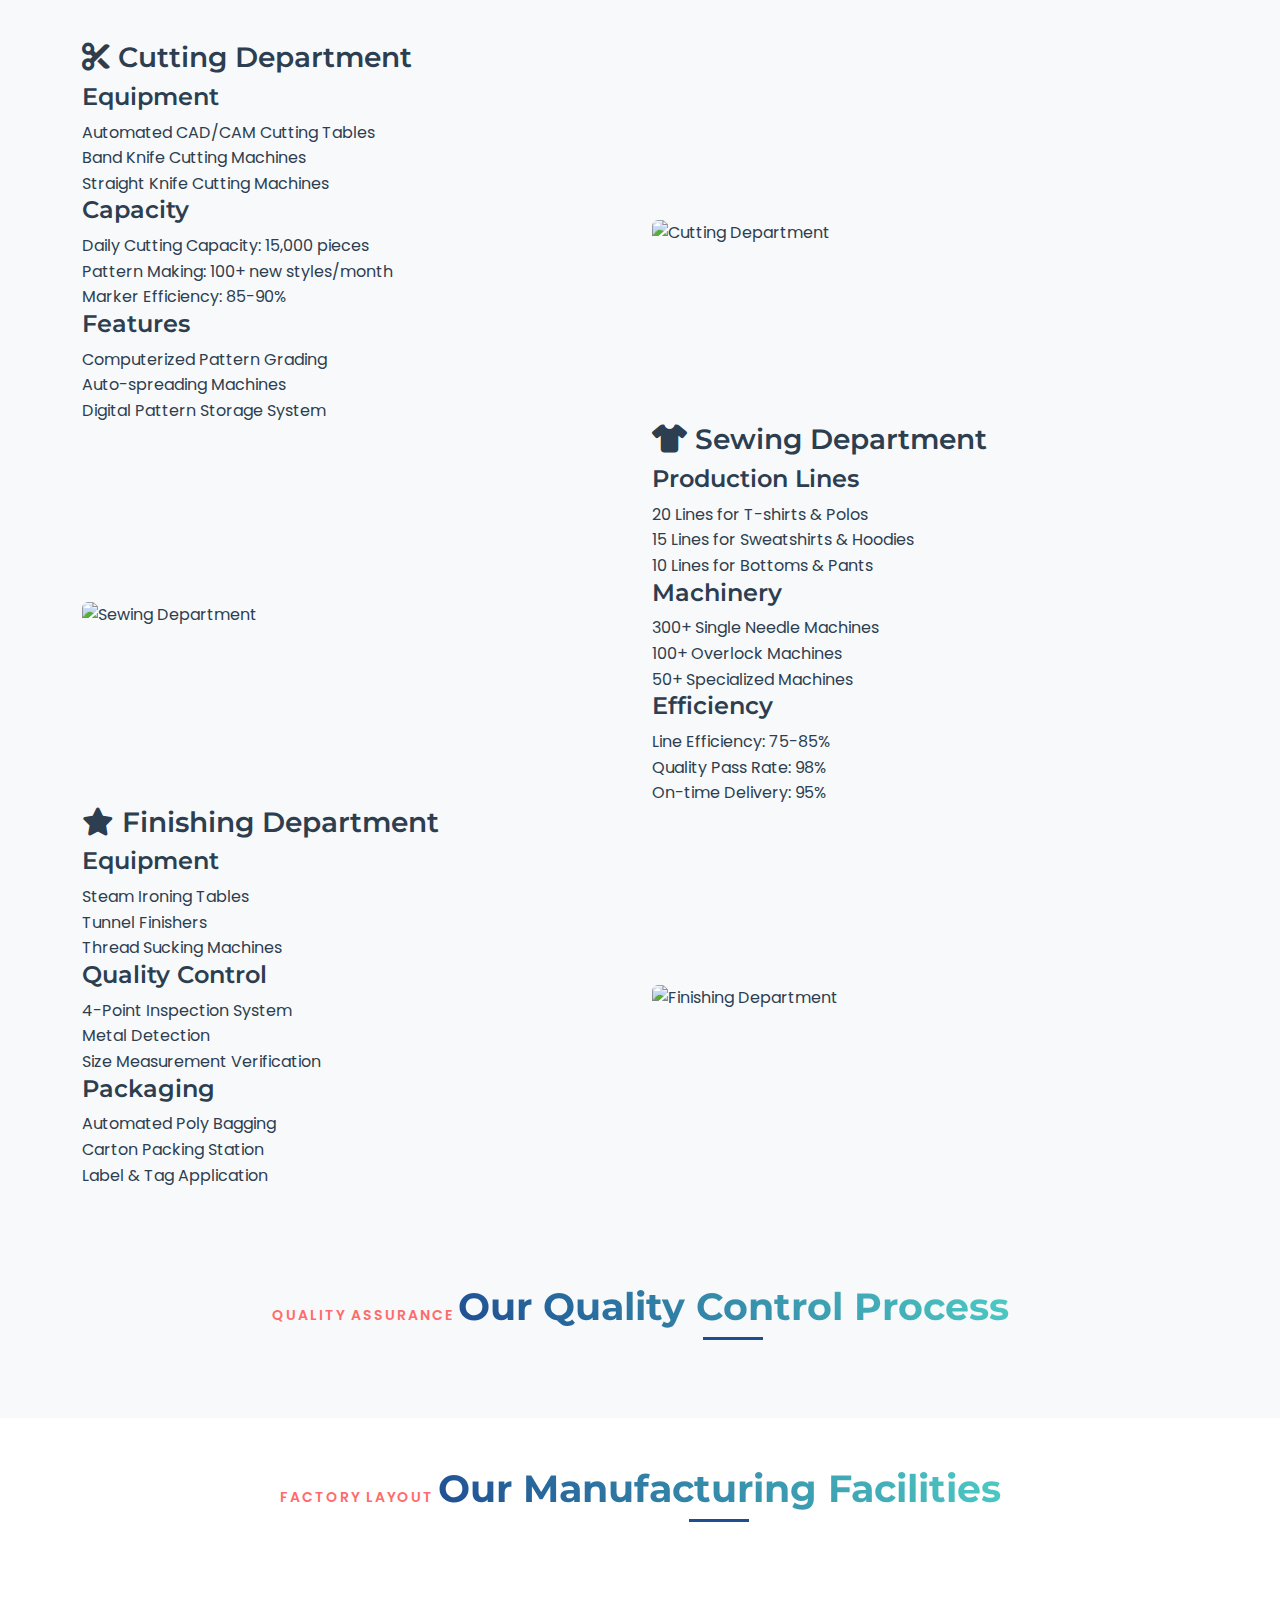
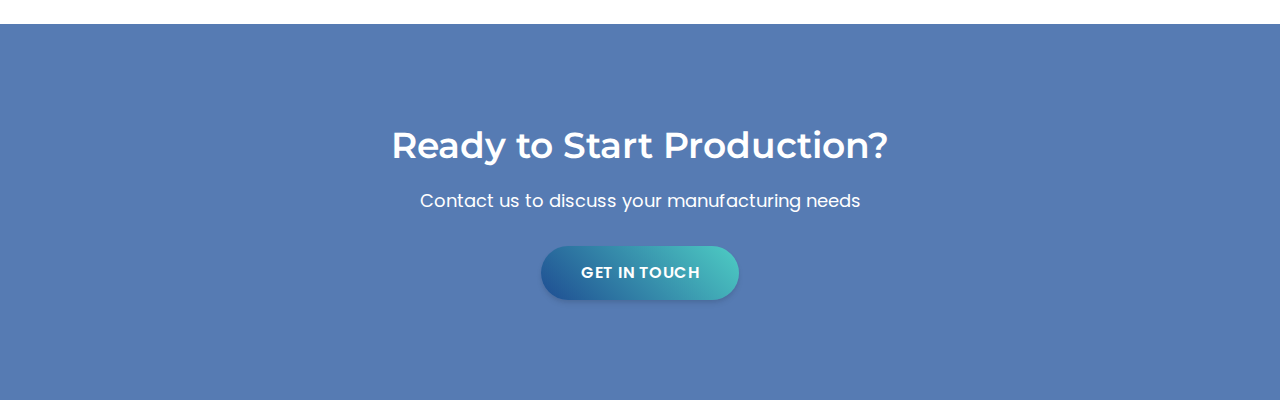
==== commit 7c4d1a22: "file" ====
--- a/capacity.html
+++ b/capacity.html
@@ -3,7 +3,7 @@
 <head>
     <meta charset="UTF-8">
     <meta name="viewport" content="width=device-width, initial-scale=1.0">
-    <title>Kaizer Knitwears Ltd. | Premium RMG Manufacturer</title>
+    <title>Products - Kaizer Knitwears Ltd.</title>
     <!-- Bootstrap CSS -->
     <link href="https://cdn.jsdelivr.net/npm/bootstrap@5.3.0/dist/css/bootstrap.min.css" rel="stylesheet">
     <!-- Font Awesome -->
@@ -20,7 +20,6 @@
     <link rel="stylesheet" href="style.css">
 </head>
 <body>
-
 <!-- Header -->
 <header class="header fixed-top">
     <div class="container">
@@ -37,26 +36,31 @@
             <div class="collapse navbar-collapse" id="navbarNav">
                 <ul class="navbar-nav ms-auto">
                     <li class="nav-item">
-                        <a class="nav-link active" href="#home">Home</a>
+                        <a class="nav-link" href="index.html">Home</a>
                     </li>
                     <li class="nav-item">
-                        <a class="nav-link" href="#about">About</a>
+                        <a class="nav-link" href="index.html#about">About</a>
+                    </li>
+                    <li class="nav-item dropdown">
+                        <a class="nav-link dropdown-toggle active" href="#" id="productsDropdown" role="button"
+                           data-bs-toggle="dropdown">Products</a>
+                        <ul class="dropdown-menu">
+                            <li><a class="dropdown-item" href="#">Men's Wear</a></li>
+                            <li><a class="dropdown-item" href="#">Women's Wear</a></li>
+                            <li><a class="dropdown-item" href="#">Kid's Wear</a></li>
+                            <li><a class="dropdown-item" href="#">Active Wear</a></li>
+                            <li><a class="dropdown-item" href="#">Denim Collection</a></li>
+                        </ul>
                     </li>
                     <li class="nav-item">
-                        <a class="nav-link" href="products.html">Products</a>
+                        <a class="nav-link" href="index.html#sustainability">Sustainability</a>
                     </li>
                     <li class="nav-item">
-                        <a class="nav-link" href="capacity.html">Capacity</a>
-                    </li>
-                    <li class="nav-item">
-                        <a class="nav-link" href="#sustainability">Sustainability</a>
-                    </li>
-                    <li class="nav-item">
-                        <a class="nav-link" href="#contact">Contact</a>
+                        <a class="nav-link" href="index.html#contact">Contact</a>
                     </li>
                 </ul>
                 <div class="ms-lg-4 mt-3 mt-lg-0">
-                    <a href="#contact" class="btn btn-primary btn-cta">Request Quote <i
+                    <a href="index.html#contact" class="btn btn-primary btn-cta">Request Quote <i
                             class="fas fa-arrow-right ms-2"></i></a>
                 </div>
             </div>
@@ -89,8 +93,8 @@
                             <i class="fas fa-industry"></i>
                         </div>
                         <div class="stat-info">
-                            <h3>2,000,000</h3>
-                            <p>Monthly Production Capacity</p>
+                            <h3>3,000,000</h3>
+                            <p>Monthly Production Pieces</p>
                         </div>
                     </div>
                 </div>
@@ -100,8 +104,8 @@
                             <i class="fas fa-users"></i>
                         </div>
                         <div class="stat-info">
-                            <h3>1,200+</h3>
-                            <p>Skilled Workers</p>
+                            <h3>2,500+</h3>
+                            <p>Total Workforce</p>
                         </div>
                     </div>
                 </div>
@@ -111,7 +115,7 @@
                             <i class="fas fa-tools"></i>
                         </div>
                         <div class="stat-info">
-                            <h3>500+</h3>
+                            <h3>1,000+</h3>
                             <p>Modern Machines</p>
                         </div>
                     </div>
@@ -122,8 +126,8 @@
                             <i class="fas fa-building"></i>
                         </div>
                         <div class="stat-info">
-                            <h3>100,000</h3>
-                            <p>Sq.ft Facility Area</p>
+                            <h3>200,000</h3>
+                            <p>Sq.ft Production Area</p>
                         </div>
                     </div>
                 </div>
@@ -143,17 +147,47 @@
                     <div class="production-line-card">
                         <h3>Knitting Unit</h3>
                         <ul class="line-specs">
-                            <li><i class="fas fa-check"></i> 200 Modern Knitting Machines</li>
-                            <li><i class="fas fa-check"></i> 24/7 Operation Capacity</li>
-                            <li><i class="fas fa-check"></i> Multiple Gauge Options</li>
+                            <li><i class="fas fa-check"></i> High-speed Circular Knitting Machines</li>
+                            <li><i class="fas fa-check"></i> Single Jersey, Pique, Rib Capabilities</li>
+                            <li><i class="fas fa-check"></i> Multi-feeder Technology</li>
+                            <li><i class="fas fa-check"></i> Computerized Monitoring System</li>
                         </ul>
                         <div class="daily-capacity">
                             <span>Daily Capacity:</span>
-                            <strong>50,000 pieces</strong>
-                        </div>
-                    </div>
-                </div>
-                <!-- Add more production line cards -->
+                            <strong>15 Tons</strong>
+                        </div>
+                    </div>
+                </div>
+                <div class="col-lg-4">
+                    <div class="production-line-card">
+                        <h3>Sewing Unit</h3>
+                        <ul class="line-specs">
+                            <li><i class="fas fa-check"></i> 45 Production Lines</li>
+                            <li><i class="fas fa-check"></i> Advanced Sewing Machines</li>
+                            <li><i class="fas fa-check"></i> Specialized Equipment for Each Style</li>
+                            <li><i class="fas fa-check"></i> Line Balancing System</li>
+                        </ul>
+                        <div class="daily-capacity">
+                            <span>Daily Capacity:</span>
+                            <strong>100,000 pieces</strong>
+                        </div>
+                    </div>
+                </div>
+                <div class="col-lg-4">
+                    <div class="production-line-card">
+                        <h3>Finishing Unit</h3>
+                        <ul class="line-specs">
+                            <li><i class="fas fa-check"></i> Modern Finishing Equipment</li>
+                            <li><i class="fas fa-check"></i> Steam Ironing Facilities</li>
+                            <li><i class="fas fa-check"></i> Quality Control Points</li>
+                            <li><i class="fas fa-check"></i> Packaging Automation</li>
+                        </ul>
+                        <div class="daily-capacity">
+                            <span>Daily Output:</span>
+                            <strong>90,000 pieces</strong>
+                        </div>
+                    </div>
+                </div>
             </div>
         </div>
     </section>
@@ -172,19 +206,191 @@
                             <th>Machine Type</th>
                             <th>Quantity</th>
                             <th>Brand</th>
-                            <th>Capacity</th>
+                            <th>Capacity/Features</th>
                         </tr>
                     </thead>
                     <tbody>
                         <tr>
-                            <td>Single Jersey Circular Knitting</td>
+                            <td>Circular Knitting Machines</td>
+                            <td>100</td>
+                            <td>Mayer & Cie, Terrot</td>
+                            <td>28-34 Gauge, 15 Tons/day</td>
+                        </tr>
+                        <tr>
+                            <td>Single Needle Lockstitch</td>
+                            <td>500</td>
+                            <td>Juki, Brother</td>
+                            <td>Auto Thread Trimmer</td>
+                        </tr>
+                        <tr>
+                            <td>Overlock Machines</td>
+                            <td>200</td>
+                            <td>Pegasus, Juki</td>
+                            <td>3/4/5 Thread Options</td>
+                        </tr>
+                        <tr>
+                            <td>Flatlock Machines</td>
+                            <td>100</td>
+                            <td>Pegasus</td>
+                            <td>Cover Stitch Capability</td>
+                        </tr>
+                        <tr>
+                            <td>Button Attach Machines</td>
                             <td>50</td>
-                            <td>Mayer & Cie</td>
-                            <td>1000 kg/day</td>
-                        </tr>
-                        <!-- Add more rows -->
+                            <td>Brother</td>
+                            <td>Computer-controlled</td>
+                        </tr>
+                        <tr>
+                            <td>Automatic Spreaders</td>
+                            <td>10</td>
+                            <td>Morgan</td>
+                            <td>Zero-tension spreading</td>
+                        </tr>
+                        <tr>
+                            <td>Auto Cutters</td>
+                            <td>5</td>
+                            <td>Gerber</td>
+                            <td>CAD/CAM Integration</td>
+                        </tr>
                     </tbody>
                 </table>
+            </div>
+        </div>
+    </section>
+
+    <!-- Detailed Manufacturing Processes -->
+    <section class="manufacturing-processes py-5 bg-light">
+        <div class="container">
+            <div class="section-header text-center">
+                <span class="subtitle">Production Process</span>
+                <h2>Our Manufacturing Excellence</h2>
+                <p>Detailed overview of our state-of-the-art manufacturing processes</p>
+            </div>
+
+            <!-- Cutting Section -->
+            <div class="process-detail-card">
+                <div class="row align-items-center">
+                    <div class="col-lg-6">
+                        <div class="process-content">
+                            <h3><i class="fas fa-cut"></i> Cutting Department</h3>
+                            <div class="specs-list">
+                                <div class="spec-item">
+                                    <h4>Equipment</h4>
+                                    <ul>
+                                        <li>Automated CAD/CAM Cutting Tables</li>
+                                        <li>Band Knife Cutting Machines</li>
+                                        <li>Straight Knife Cutting Machines</li>
+                                    </ul>
+                                </div>
+                                <div class="spec-item">
+                                    <h4>Capacity</h4>
+                                    <ul>
+                                        <li>Daily Cutting Capacity: 15,000 pieces</li>
+                                        <li>Pattern Making: 100+ new styles/month</li>
+                                        <li>Marker Efficiency: 85-90%</li>
+                                    </ul>
+                                </div>
+                                <div class="spec-item">
+                                    <h4>Features</h4>
+                                    <ul>
+                                        <li>Computerized Pattern Grading</li>
+                                        <li>Auto-spreading Machines</li>
+                                        <li>Digital Pattern Storage System</li>
+                                    </ul>
+                                </div>
+                            </div>
+                        </div>
+                    </div>
+                    <div class="col-lg-6">
+                        <div class="process-image">
+                            <img src="images/cutting-dept.jpg" alt="Cutting Department" class="img-fluid rounded">
+                        </div>
+                    </div>
+                </div>
+            </div>
+
+            <!-- Sewing Section -->
+            <div class="process-detail-card">
+                <div class="row align-items-center flex-row-reverse">
+                    <div class="col-lg-6">
+                        <div class="process-content">
+                            <h3><i class="fas fa-tshirt"></i> Sewing Department</h3>
+                            <div class="specs-list">
+                                <div class="spec-item">
+                                    <h4>Production Lines</h4>
+                                    <ul>
+                                        <li>20 Lines for T-shirts & Polos</li>
+                                        <li>15 Lines for Sweatshirts & Hoodies</li>
+                                        <li>10 Lines for Bottoms & Pants</li>
+                                    </ul>
+                                </div>
+                                <div class="spec-item">
+                                    <h4>Machinery</h4>
+                                    <ul>
+                                        <li>300+ Single Needle Machines</li>
+                                        <li>100+ Overlock Machines</li>
+                                        <li>50+ Specialized Machines</li>
+                                    </ul>
+                                </div>
+                                <div class="spec-item">
+                                    <h4>Efficiency</h4>
+                                    <ul>
+                                        <li>Line Efficiency: 75-85%</li>
+                                        <li>Quality Pass Rate: 98%</li>
+                                        <li>On-time Delivery: 95%</li>
+                                    </ul>
+                                </div>
+                            </div>
+                        </div>
+                    </div>
+                    <div class="col-lg-6">
+                        <div class="process-image">
+                            <img src="images/sewing-dept.jpg" alt="Sewing Department" class="img-fluid rounded">
+                        </div>
+                    </div>
+                </div>
+            </div>
+
+            <!-- Finishing Section -->
+            <div class="process-detail-card">
+                <div class="row align-items-center">
+                    <div class="col-lg-6">
+                        <div class="process-content">
+                            <h3><i class="fas fa-star"></i> Finishing Department</h3>
+                            <div class="specs-list">
+                                <div class="spec-item">
+                                    <h4>Equipment</h4>
+                                    <ul>
+                                        <li>Steam Ironing Tables</li>
+                                        <li>Tunnel Finishers</li>
+                                        <li>Thread Sucking Machines</li>
+                                    </ul>
+                                </div>
+                                <div class="spec-item">
+                                    <h4>Quality Control</h4>
+                                    <ul>
+                                        <li>4-Point Inspection System</li>
+                                        <li>Metal Detection</li>
+                                        <li>Size Measurement Verification</li>
+                                    </ul>
+                                </div>
+                                <div class="spec-item">
+                                    <h4>Packaging</h4>
+                                    <ul>
+                                        <li>Automated Poly Bagging</li>
+                                        <li>Carton Packing Station</li>
+                                        <li>Label & Tag Application</li>
+                                    </ul>
+                                </div>
+                            </div>
+                        </div>
+                    </div>
+                    <div class="col-lg-6">
+                        <div class="process-image">
+                            <img src="images/finishing-dept.jpg" alt="Finishing Department" class="img-fluid rounded">
+                        </div>
+                    </div>
+                </div>
             </div>
         </div>
     </section>
--- a/style.css
+++ b/style.css
@@ -1848,79 +1848,4 @@
     .product-image {
         height: 250px;
     }
-}
-
-/* Capacity Page Styles */
-.capacity-stat-card {
-    background: var(--white-color);
-    padding: 30px;
-    border-radius: 15px;
-    box-shadow: var(--box-shadow);
-    transition: var(--transition);
-    text-align: center;
-}
-
-.capacity-stat-card:hover {
-    transform: translateY(-10px);
-}
-
-.capacity-stat-card .stat-icon {
-    width: 70px;
-    height: 70px;
-    background: rgba(44, 90, 160, 0.1);
-    border-radius: 50%;
-    display: flex;
-    align-items: center;
-    justify-content: center;
-    margin: 0 auto 20px;
-    font-size: 28px;
-    color: var(--primary-color);
-}
-
-.capacity-stat-card h3 {
-    font-size: 2.5rem;
-    color: var(--primary-color);
-    margin-bottom: 10px;
-}
-
-.production-line-card {
-    background: var(--white-color);
-    padding: 30px;
-    border-radius: 15px;
-    box-shadow: var(--box-shadow);
-    height: 100%;
-}
-
-.production-line-card h3 {
-    color: var(--primary-color);
-    margin-bottom: 20px;
-}
-
-.line-specs {
-    margin-bottom: 20px;
-}
-
-.line-specs li {
-    margin-bottom: 10px;
-    display: flex;
-    align-items: center;
-}
-
-.line-specs li i {
-    color: var(--primary-color);
-    margin-right: 10px;
-}
-
-.daily-capacity {
-    background: rgba(44, 90, 160, 0.1);
-    padding: 15px;
-    border-radius: 10px;
-    display: flex;
-    justify-content: space-between;
-    align-items: center;
-}
-
-.equipment-table th {
-    background: var(--primary-color);
-    color: var(--white-color);
 }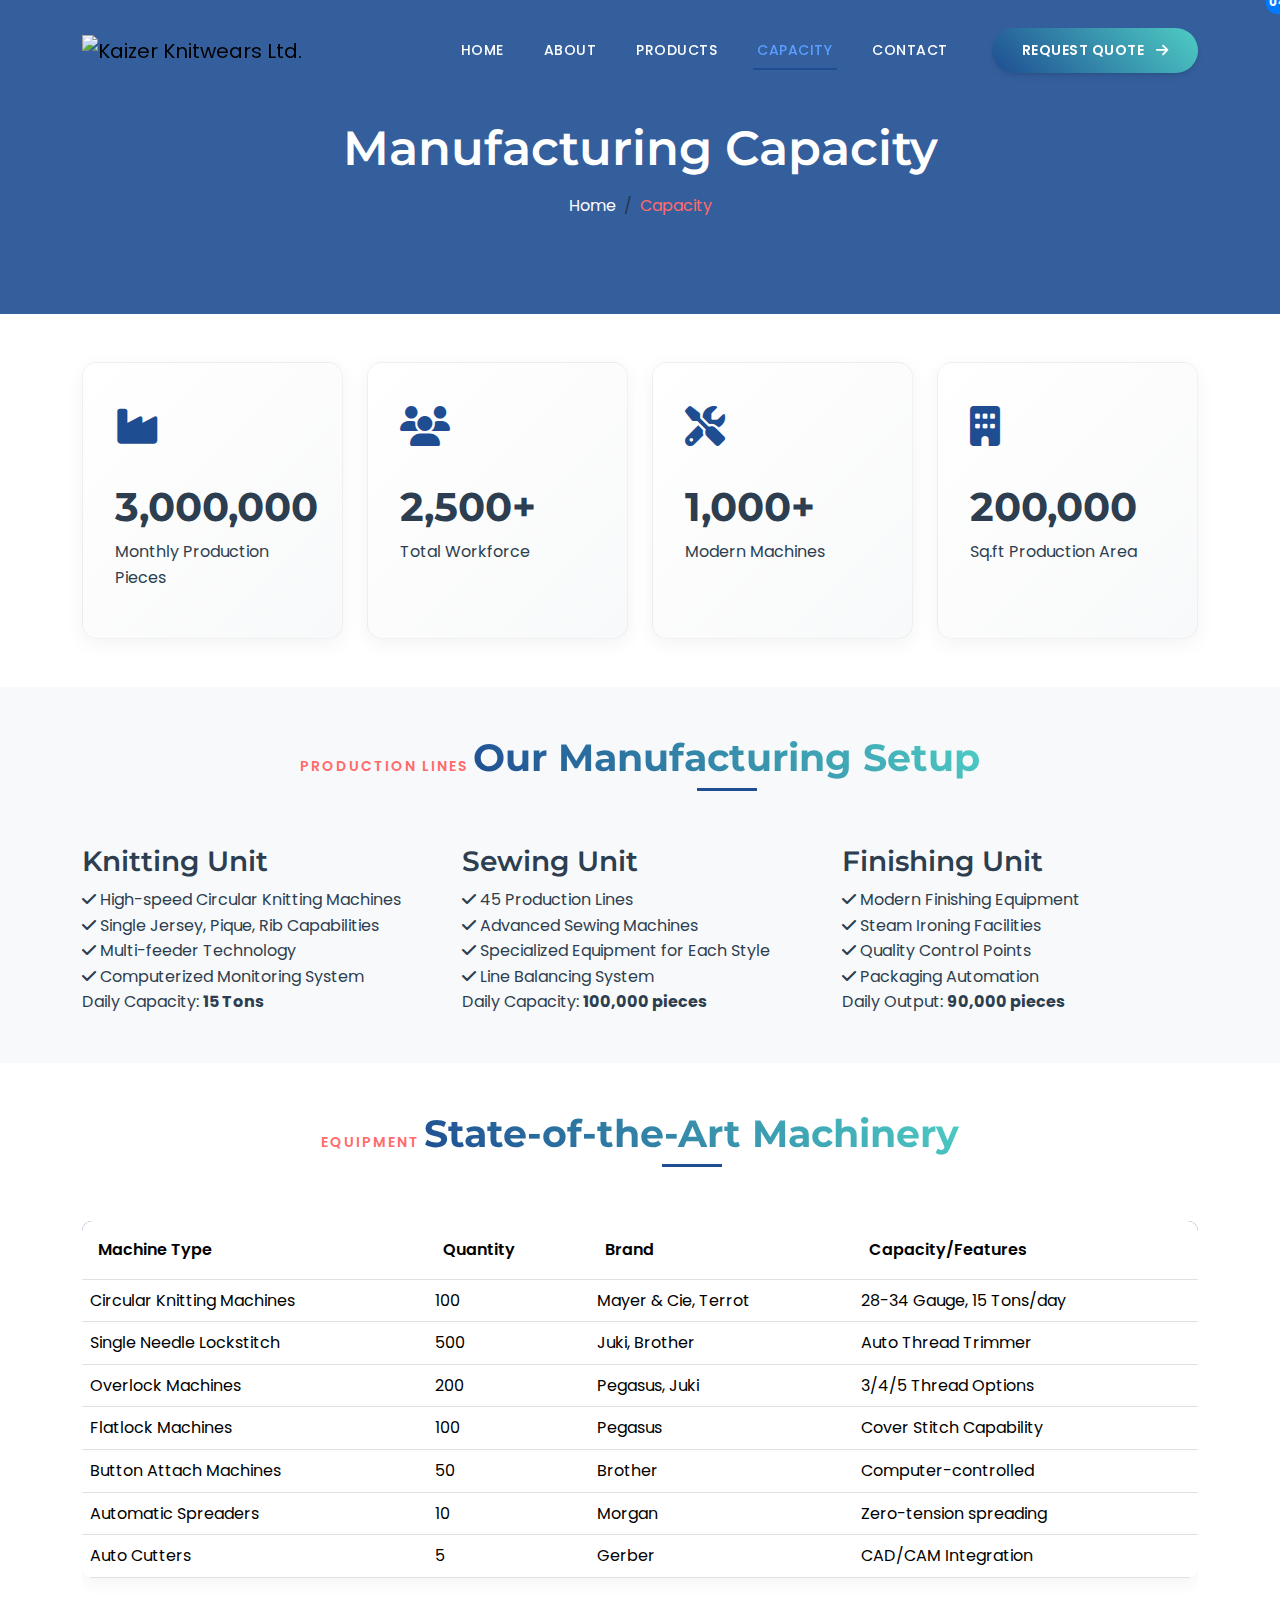
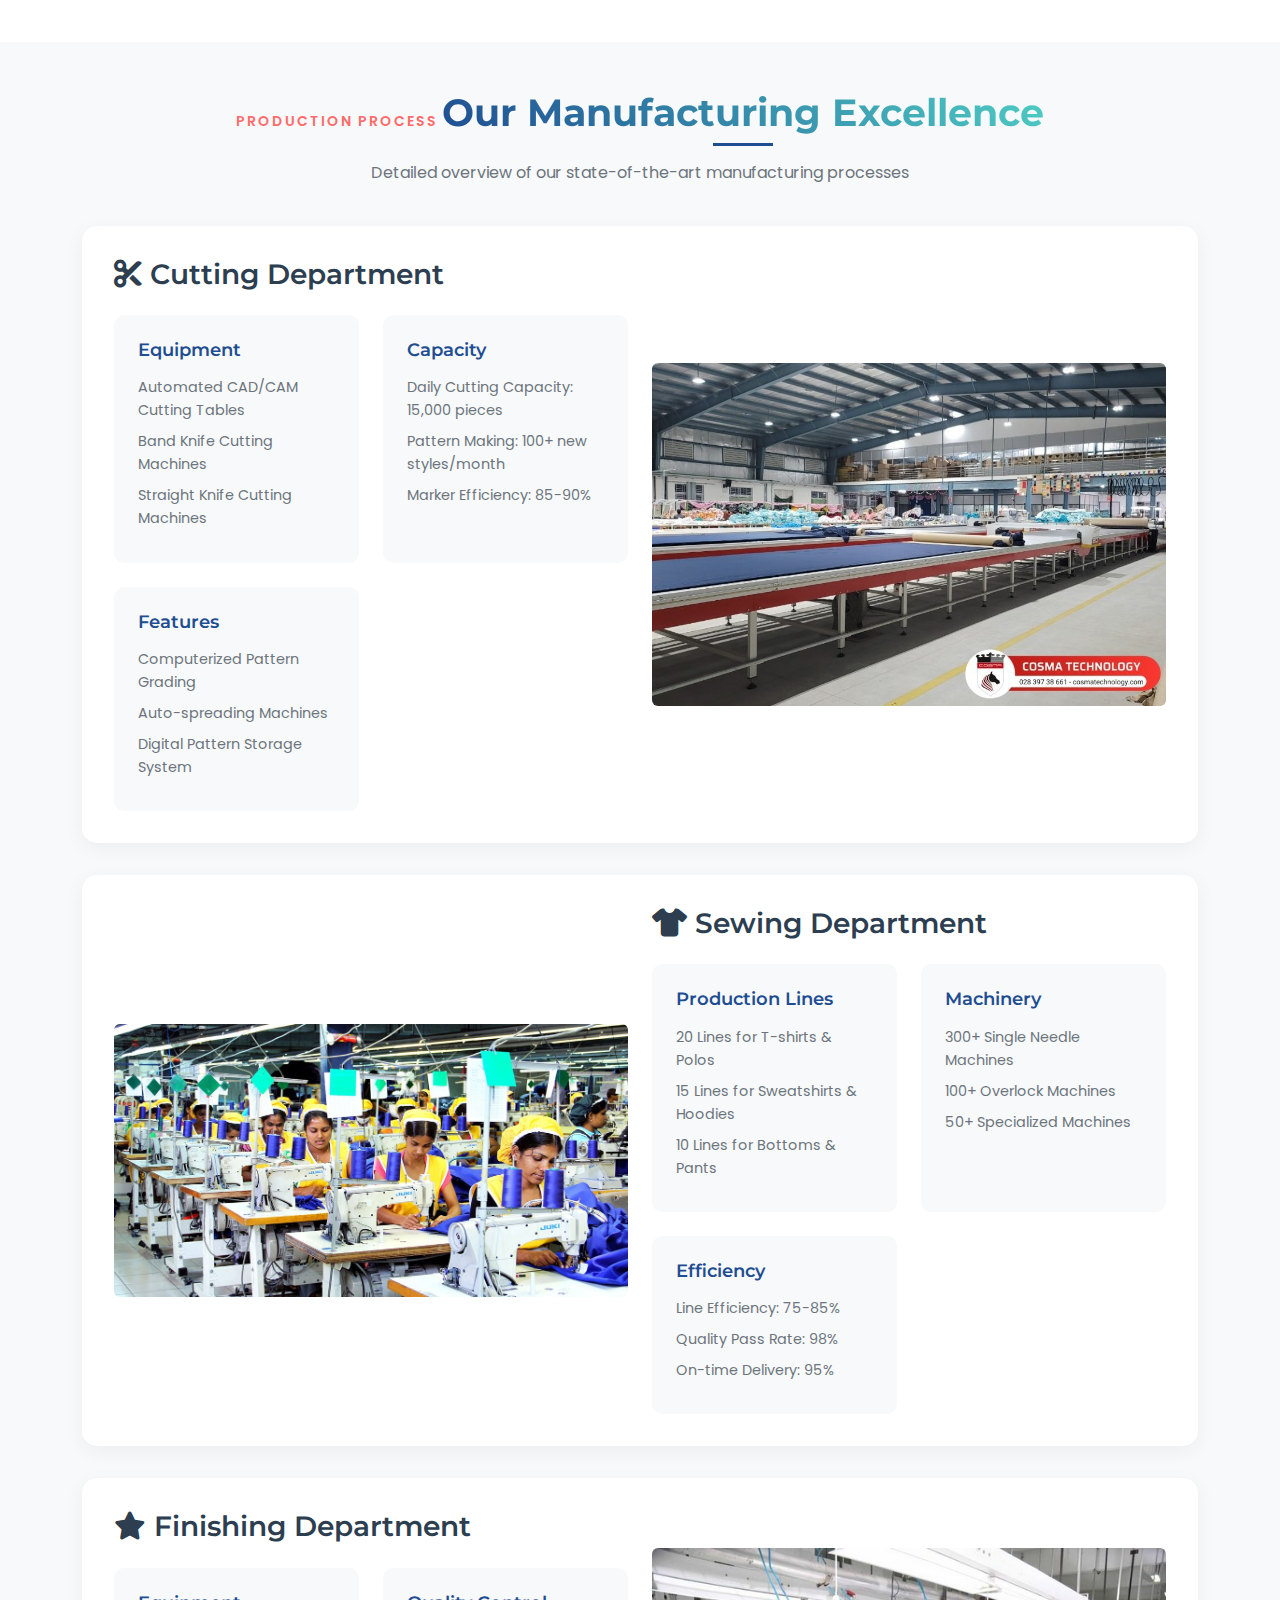
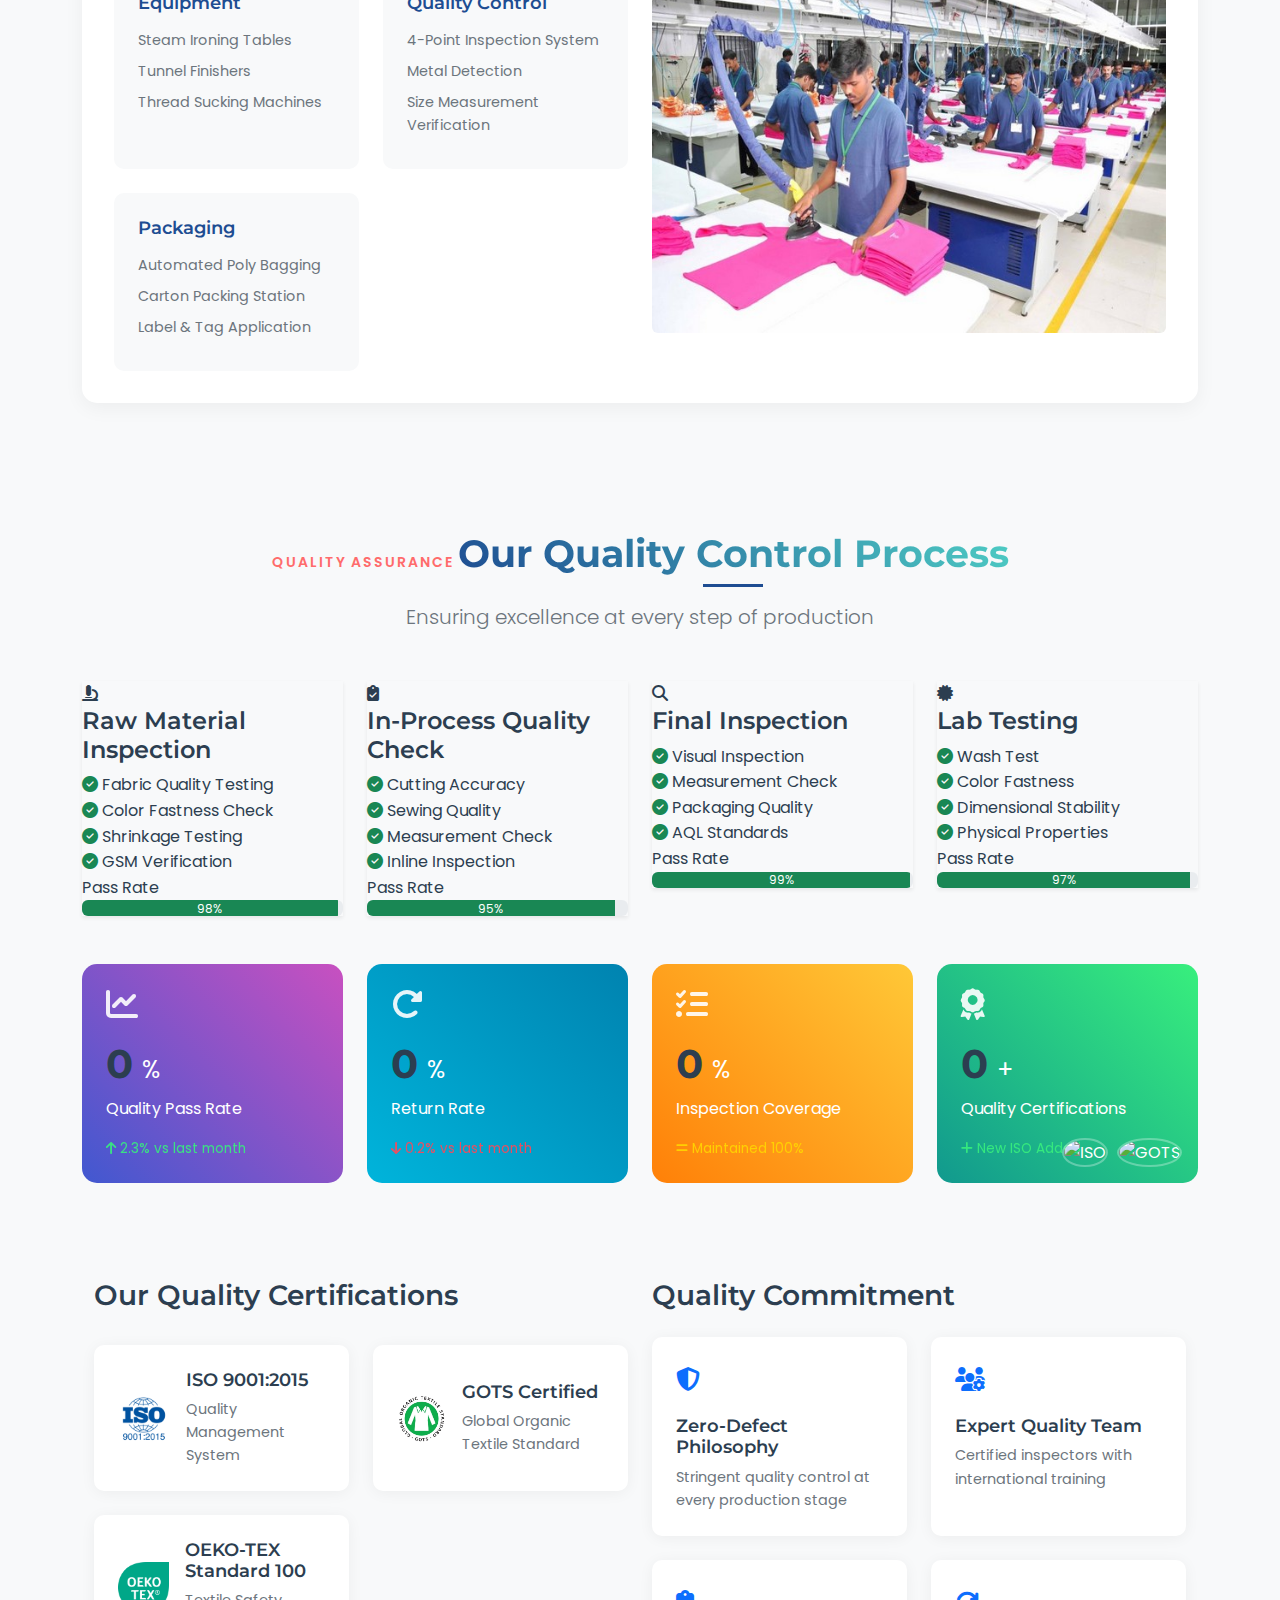
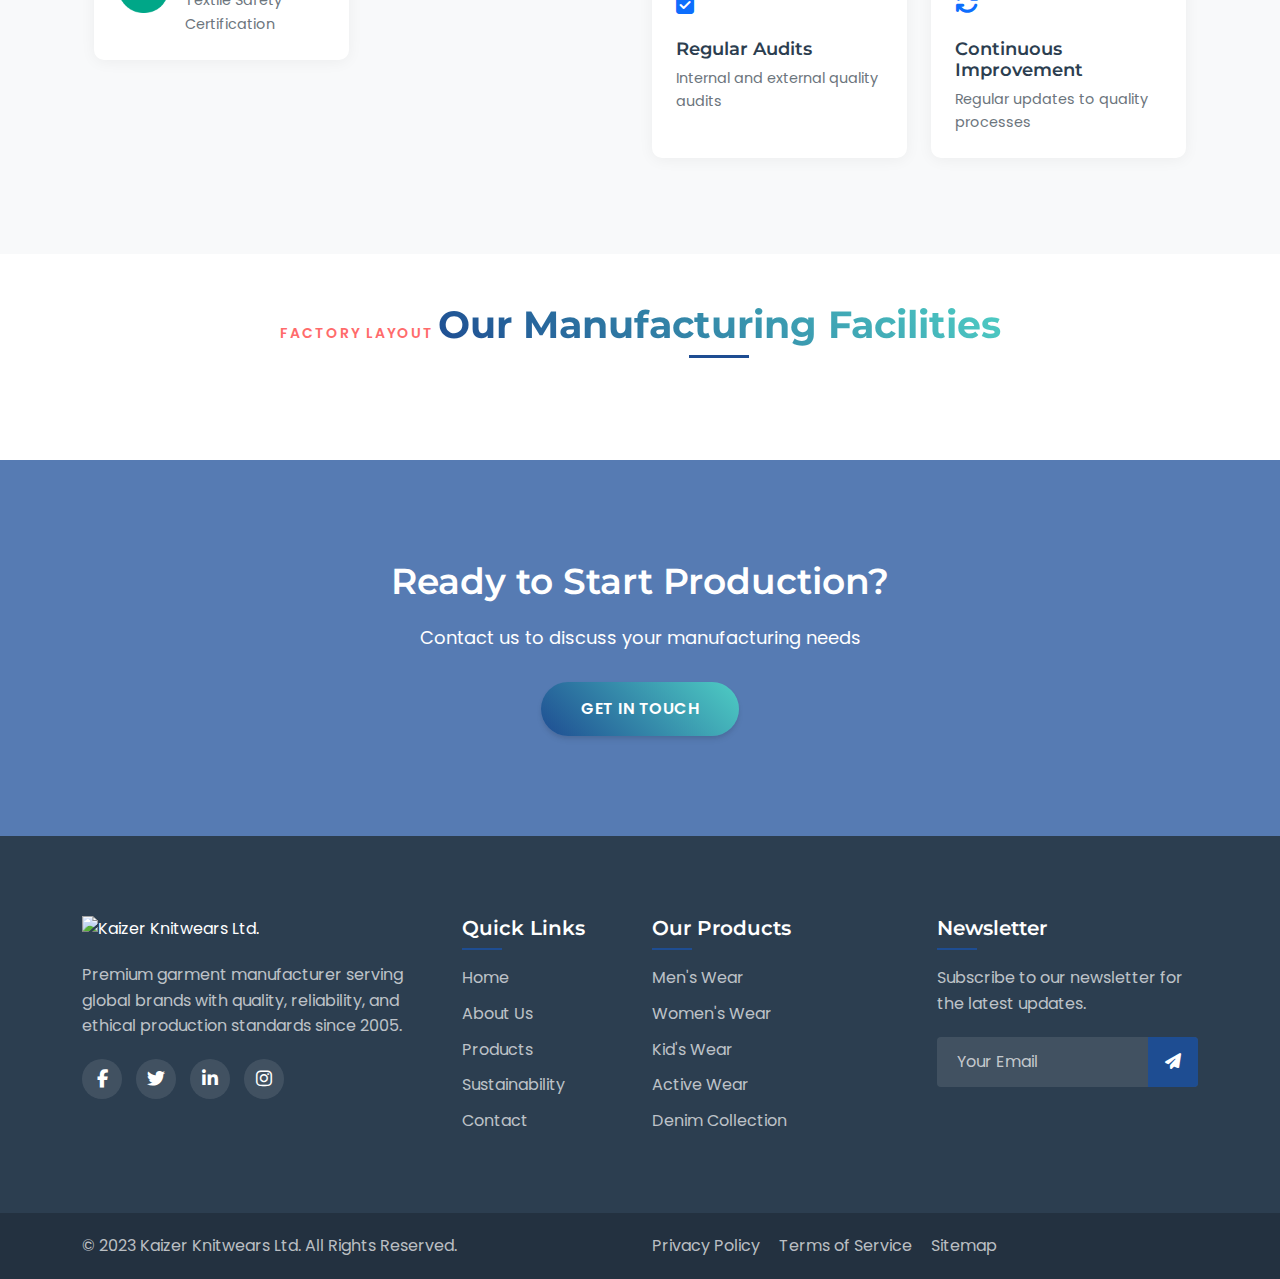
==== commit fd0927c0: "file added" ====
--- a/capacity.html
+++ b/capacity.html
@@ -3,7 +3,7 @@
 <head>
     <meta charset="UTF-8">
     <meta name="viewport" content="width=device-width, initial-scale=1.0">
-    <title>Products - Kaizer Knitwears Ltd.</title>
+    <title>Kaizer Knitwears Ltd. | Premium RMG Manufacturer</title>
     <!-- Bootstrap CSS -->
     <link href="https://cdn.jsdelivr.net/npm/bootstrap@5.3.0/dist/css/bootstrap.min.css" rel="stylesheet">
     <!-- Font Awesome -->
@@ -20,6 +20,7 @@
     <link rel="stylesheet" href="style.css">
 </head>
 <body>
+
 <!-- Header -->
 <header class="header fixed-top">
     <div class="container">
@@ -39,28 +40,23 @@
                         <a class="nav-link" href="index.html">Home</a>
                     </li>
                     <li class="nav-item">
-                        <a class="nav-link" href="index.html#about">About</a>
-                    </li>
-                    <li class="nav-item dropdown">
-                        <a class="nav-link dropdown-toggle active" href="#" id="productsDropdown" role="button"
-                           data-bs-toggle="dropdown">Products</a>
-                        <ul class="dropdown-menu">
-                            <li><a class="dropdown-item" href="#">Men's Wear</a></li>
-                            <li><a class="dropdown-item" href="#">Women's Wear</a></li>
-                            <li><a class="dropdown-item" href="#">Kid's Wear</a></li>
-                            <li><a class="dropdown-item" href="#">Active Wear</a></li>
-                            <li><a class="dropdown-item" href="#">Denim Collection</a></li>
-                        </ul>
+                        <a class="nav-link" href="about.html">About</a>
                     </li>
                     <li class="nav-item">
-                        <a class="nav-link" href="index.html#sustainability">Sustainability</a>
+                        <a class="nav-link" href="products.html">Products</a>
                     </li>
                     <li class="nav-item">
-                        <a class="nav-link" href="index.html#contact">Contact</a>
+                        <a class="nav-link active" href="capacity.html">Capacity</a>
+                    </li>
+                    <!-- <li class="nav-item">
+                        <a class="nav-link" href="">Sustainability</a>
+                    </li> -->
+                    <li class="nav-item">
+                        <a class="nav-link" href="contact.html">Contact</a>
                     </li>
                 </ul>
                 <div class="ms-lg-4 mt-3 mt-lg-0">
-                    <a href="index.html#contact" class="btn btn-primary btn-cta">Request Quote <i
+                    <a href="#contact" class="btn btn-primary btn-cta">Request Quote <i
                             class="fas fa-arrow-right ms-2"></i></a>
                 </div>
             </div>
@@ -303,7 +299,7 @@
                     </div>
                     <div class="col-lg-6">
                         <div class="process-image">
-                            <img src="images/cutting-dept.jpg" alt="Cutting Department" class="img-fluid rounded">
+                            <img src="images/cut.jpg" alt="Cutting Department" class="img-fluid rounded">
                         </div>
                     </div>
                 </div>
@@ -345,7 +341,7 @@
                     </div>
                     <div class="col-lg-6">
                         <div class="process-image">
-                            <img src="images/sewing-dept.jpg" alt="Sewing Department" class="img-fluid rounded">
+                            <img src="images/sw.jpeg" alt="Sewing Department" class="img-fluid rounded">
                         </div>
                     </div>
                 </div>
@@ -387,7 +383,7 @@
                     </div>
                     <div class="col-lg-6">
                         <div class="process-image">
-                            <img src="images/finishing-dept.jpg" alt="Finishing Department" class="img-fluid rounded">
+                            <img src="images/fin.jpg" alt="Finishing Department" class="img-fluid rounded">
                         </div>
                     </div>
                 </div>
@@ -398,12 +394,290 @@
     <!-- Quality Control -->
     <section class="quality-control-section py-5 bg-light">
         <div class="container">
-            <div class="section-header text-center">
+            <div class="section-header text-center mb-5">
                 <span class="subtitle">Quality Assurance</span>
                 <h2>Our Quality Control Process</h2>
-            </div>
-            <div class="row g-4">
-                <!-- Quality control steps -->
+                <p class="lead">Ensuring excellence at every step of production</p>
+            </div>
+
+            <!-- Quality Steps -->
+            <div class="row g-4 mb-5">
+                <div class="col-lg-3 col-md-6">
+                    <div class="quality-step-card shadow-sm">
+                        <div class="step-icon-modern">
+                            <div class="icon-circle">
+                                <i class="fas fa-microscope"></i>
+                            </div>
+                            <div class="progress-ring">
+                                <span class="step-number">01</span>
+                            </div>
+                        </div>
+                        <h4>Raw Material Inspection</h4>
+                        <ul class="feature-list">
+                            <li><i class="fas fa-check-circle text-success"></i> Fabric Quality Testing</li>
+                            <li><i class="fas fa-check-circle text-success"></i> Color Fastness Check</li>
+                            <li><i class="fas fa-check-circle text-success"></i> Shrinkage Testing</li>
+                            <li><i class="fas fa-check-circle text-success"></i> GSM Verification</li>
+                        </ul>
+                        <div class="quality-metrics">
+                            <div class="metric-item">
+                                <span>Pass Rate</span>
+                                <div class="progress">
+                                    <div class="progress-bar bg-success" style="width: 98%">98%</div>
+                                </div>
+                            </div>
+                        </div>
+                    </div>
+                </div>
+                <div class="col-lg-3 col-md-6">
+                    <div class="quality-step-card shadow-sm">
+                        <div class="step-icon-modern">
+                            <div class="icon-circle">
+                                <i class="fas fa-clipboard-check"></i>
+                            </div>
+                            <div class="progress-ring">
+                                <span class="step-number">02</span>
+                            </div>
+                        </div>
+                        <h4>In-Process Quality Check</h4>
+                        <ul class="feature-list">
+                            <li><i class="fas fa-check-circle text-success"></i> Cutting Accuracy</li>
+                            <li><i class="fas fa-check-circle text-success"></i> Sewing Quality</li>
+                            <li><i class="fas fa-check-circle text-success"></i> Measurement Check</li>
+                            <li><i class="fas fa-check-circle text-success"></i> Inline Inspection</li>
+                        </ul>
+                        <div class="quality-metrics">
+                            <div class="metric-item">
+                                <span>Pass Rate</span>
+                                <div class="progress">
+                                    <div class="progress-bar bg-success" style="width: 95%">95%</div>
+                                </div>
+                            </div>
+                        </div>
+                    </div>
+                </div>
+                <div class="col-lg-3 col-md-6">
+                    <div class="quality-step-card shadow-sm">
+                        <div class="step-icon-modern">
+                            <div class="icon-circle">
+                                <i class="fas fa-search"></i>
+                            </div>
+                            <div class="progress-ring">
+                                <span class="step-number">03</span>
+                            </div>
+                        </div>
+                        <h4>Final Inspection</h4>
+                        <ul class="feature-list">
+                            <li><i class="fas fa-check-circle text-success"></i> Visual Inspection</li>
+                            <li><i class="fas fa-check-circle text-success"></i> Measurement Check</li>
+                            <li><i class="fas fa-check-circle text-success"></i> Packaging Quality</li>
+                            <li><i class="fas fa-check-circle text-success"></i> AQL Standards</li>
+                        </ul>
+                        <div class="quality-metrics">
+                            <div class="metric-item">
+                                <span>Pass Rate</span>
+                                <div class="progress">
+                                    <div class="progress-bar bg-success" style="width: 99%">99%</div>
+                                </div>
+                            </div>
+                        </div>
+                    </div>
+                </div>
+                <div class="col-lg-3 col-md-6">
+                    <div class="quality-step-card shadow-sm">
+                        <div class="step-icon-modern">
+                            <div class="icon-circle">
+                                <i class="fas fa-certificate"></i>
+                            </div>
+                            <div class="progress-ring">
+                                <span class="step-number">04</span>
+                            </div>
+                        </div>
+                        <h4>Lab Testing</h4>
+                        <ul class="feature-list">
+                            <li><i class="fas fa-check-circle text-success"></i> Wash Test</li>
+                            <li><i class="fas fa-check-circle text-success"></i> Color Fastness</li>
+                            <li><i class="fas fa-check-circle text-success"></i> Dimensional Stability</li>
+                            <li><i class="fas fa-check-circle text-success"></i> Physical Properties</li>
+                        </ul>
+                        <div class="quality-metrics">
+                            <div class="metric-item">
+                                <span>Pass Rate</span>
+                                <div class="progress">
+                                    <div class="progress-bar bg-success" style="width: 97%">97%</div>
+                                </div>
+                            </div>
+                        </div>
+                    </div>
+                </div>
+            </div>
+
+            <!-- Quality Metrics Dashboard -->
+            <div class="quality-metrics-dashboard mb-5">
+                <div class="row g-4">
+                    <div class="col-md-3">
+                        <div class="metric-card modern-gradient-1">
+                            <div class="metric-icon">
+                                <i class="fas fa-chart-line fa-2x"></i>
+                            </div>
+                            <div class="metric-info">
+                                <h3 class="counter" data-count="99.5">0</h3>
+                                <span class="percent">%</span>
+                                <p>Quality Pass Rate</p>
+                                <div class="trend up">
+                                    <i class="fas fa-arrow-up"></i>
+                                    <span>2.3% vs last month</span>
+                                </div>
+                            </div>
+                            <div class="metric-chart">
+                                <canvas id="qualityChart1"></canvas>
+                            </div>
+                        </div>
+                    </div>
+                    <div class="col-md-3">
+                        <div class="metric-card modern-gradient-2">
+                            <div class="metric-icon">
+                                <i class="fas fa-redo-alt fa-2x"></i>
+                            </div>
+                            <div class="metric-info">
+                                <h3 class="counter" data-count="0.5">0</h3>
+                                <span class="percent">%</span>
+                                <p>Return Rate</p>
+                                <div class="trend down">
+                                    <i class="fas fa-arrow-down"></i>
+                                    <span>0.2% vs last month</span>
+                                </div>
+                            </div>
+                            <div class="metric-chart">
+                                <canvas id="qualityChart2"></canvas>
+                            </div>
+                        </div>
+                    </div>
+                    <div class="col-md-3">
+                        <div class="metric-card modern-gradient-3">
+                            <div class="metric-icon">
+                                <i class="fas fa-tasks fa-2x"></i>
+                            </div>
+                            <div class="metric-info">
+                                <h3 class="counter" data-count="100">0</h3>
+                                <span class="percent">%</span>
+                                <p>Inspection Coverage</p>
+                                <div class="trend stable">
+                                    <i class="fas fa-equals"></i>
+                                    <span>Maintained 100%</span>
+                                </div>
+                            </div>
+                            <div class="metric-chart">
+                                <canvas id="qualityChart3"></canvas>
+                            </div>
+                        </div>
+                    </div>
+                    <div class="col-md-3">
+                        <div class="metric-card modern-gradient-4">
+                            <div class="metric-icon">
+                                <i class="fas fa-award fa-2x"></i>
+                            </div>
+                            <div class="metric-info">
+                                <h3 class="counter" data-count="5">0</h3>
+                                <span class="plus">+</span>
+                                <p>Quality Certifications</p>
+                                <div class="trend up">
+                                    <i class="fas fa-plus"></i>
+                                    <span>New ISO Added</span>
+                                </div>
+                            </div>
+                            <div class="certification-badges">
+                                <img src="images/iso-badge.png" alt="ISO" class="certification-mini">
+                                <img src="images/gots-badge.png" alt="GOTS" class="certification-mini">
+                            </div>
+                        </div>
+                    </div>
+                </div>
+            </div>
+
+            <!-- Quality Standards -->
+            <div class="quality-standards py-5">
+                <div class="container">
+                    <div class="row">
+                        <div class="col-lg-6 mb-4">
+                            <div class="certification-showcase">
+                                <h3 class="mb-4">Our Quality Certifications</h3>
+                                <div class="certification-grid">
+                                    <div class="certification-card">
+                                        <div class="cert-image">
+                                            <img src="images/iso9001.png" alt="ISO 9001" class="img-fluid">
+                                        </div>
+                                        <div class="cert-info">
+                                            <h4>ISO 9001:2015</h4>
+                                            <p>Quality Management System</p>
+                                        </div>
+                                    </div>
+                                    <div class="certification-card">
+                                        <div class="cert-image">
+                                            <img src="images/gots.png" alt="GOTS" class="img-fluid">
+                                        </div>
+                                        <div class="cert-info">
+                                            <h4>GOTS Certified</h4>
+                                            <p>Global Organic Textile Standard</p>
+                                        </div>
+                                    </div>
+                                    <div class="certification-card">
+                                        <div class="cert-image">
+                                            <img src="images/oeko-tex.png" alt="OEKO-TEX" class="img-fluid">
+                                        </div>
+                                        <div class="cert-info">
+                                            <h4>OEKO-TEX Standard 100</h4>
+                                            <p>Textile Safety Certification</p>
+                                        </div>
+                                    </div>
+                                </div>
+                            </div>
+                        </div>
+                        <div class="col-lg-6">
+                            <div class="quality-commitment-wrapper">
+                                <h3 class="mb-4">Quality Commitment</h3>
+                                <div class="commitment-cards">
+                                    <div class="commitment-card">
+                                        <div class="icon">
+                                            <i class="fas fa-shield-alt"></i>
+                                        </div>
+                                        <div class="content">
+                                            <h5>Zero-Defect Philosophy</h5>
+                                            <p>Stringent quality control at every production stage</p>
+                                        </div>
+                                    </div>
+                                    <div class="commitment-card">
+                                        <div class="icon">
+                                            <i class="fas fa-users-cog"></i>
+                                        </div>
+                                        <div class="content">
+                                            <h5>Expert Quality Team</h5>
+                                            <p>Certified inspectors with international training</p>
+                                        </div>
+                                    </div>
+                                    <div class="commitment-card">
+                                        <div class="icon">
+                                            <i class="fas fa-clipboard-check"></i>
+                                        </div>
+                                        <div class="content">
+                                            <h5>Regular Audits</h5>
+                                            <p>Internal and external quality audits</p>
+                                        </div>
+                                    </div>
+                                    <div class="commitment-card">
+                                        <div class="icon">
+                                            <i class="fas fa-sync"></i>
+                                        </div>
+                                        <div class="content">
+                                            <h5>Continuous Improvement</h5>
+                                            <p>Regular updates to quality processes</p>
+                                        </div>
+                                    </div>
+                                </div>
+                            </div>
+                        </div>
+                    </div>
+                </div>
             </div>
         </div>
     </section>
@@ -430,8 +704,95 @@
         </div>
     </section>
 
-    <!-- Footer (copy from index.html) -->
-    
-    <!-- Scripts (copy from index.html) -->
+  
+<!-- Footer -->
+<footer class="footer">
+    <div class="footer-top">
+        <div class="container">
+            <div class="row g-4">
+                <div class="col-lg-4">
+                    <div class="footer-widget">
+                        <img src="https://via.placeholder.com/180x50/ffffff?text=Kaizer+Knitwears+Ltd."
+                             alt="Kaizer Knitwears Ltd." class="footer-logo">
+                        <p>Premium garment manufacturer serving global brands with quality, reliability, and ethical
+                            production standards since 2005.</p>
+                        <div class="footer-social">
+                            <a href="#"><i class="fab fa-facebook-f"></i></a>
+                            <a href="#"><i class="fab fa-twitter"></i></a>
+                            <a href="#"><i class="fab fa-linkedin-in"></i></a>
+                            <a href="#"><i class="fab fa-instagram"></i></a>
+                        </div>
+                    </div>
+                </div>
+                <div class="col-lg-2 col-md-4">
+                    <div class="footer-widget">
+                        <h4>Quick Links</h4>
+                        <ul>
+                            <li><a href="index.html">Home</a></li>
+                            <li><a href="index.html#about">About Us</a></li>
+                            <li><a href="products.html">Products</a></li>
+                            <li><a href="index.html#sustainability">Sustainability</a></li>
+                            <li><a href="index.html#contact">Contact</a></li>
+                        </ul>
+                    </div>
+                </div>
+                <div class="col-lg-3 col-md-4">
+                    <div class="footer-widget">
+                        <h4>Our Products</h4>
+                        <ul>
+                            <li><a href="#">Men's Wear</a></li>
+                            <li><a href="#">Women's Wear</a></li>
+                            <li><a href="#">Kid's Wear</a></li>
+                            <li><a href="#">Active Wear</a></li>
+                            <li><a href="#">Denim Collection</a></li>
+                        </ul>
+                    </div>
+                </div>
+                <div class="col-lg-3 col-md-4">
+                    <div class="footer-widget">
+                        <h4>Newsletter</h4>
+                        <p>Subscribe to our newsletter for the latest updates.</p>
+                        <form class="newsletter-form">
+                            <input type="email" placeholder="Your Email" required>
+                            <button type="submit"><i class="fas fa-paper-plane"></i></button>
+                        </form>
+                    </div>
+                </div>
+            </div>
+        </div>
+    </div>
+    <div class="footer-bottom">
+        <div class="container">
+            <div class="row">
+                <div class="col-md-6">
+                    <p class="copyright">&copy; 2023 Kaizer Knitwears Ltd. All Rights Reserved.</p>
+                </div>
+                <div class="col-md-6">
+                    <div class="footer-menu">
+                        <a href="#">Privacy Policy</a>
+                        <a href="#">Terms of Service</a>
+                        <a href="#">Sitemap</a>
+                    </div>
+                </div>
+            </div>
+        </div>
+    </div>
+</footer>
+
+<!-- Back to Top -->
+<a href="#" class="back-to-top"><i class="fas fa-arrow-up"></i></a>
+
+<!-- Bootstrap JS -->
+<script src="https://cdn.jsdelivr.net/npm/bootstrap@5.3.0/dist/js/bootstrap.bundle.min.js"></script>
+<!-- jQuery -->
+<script src="https://code.jquery.com/jquery-3.6.0.min.js"></script>
+<!-- Slick Slider -->
+<script src="https://cdnjs.cloudflare.com/ajax/libs/slick-carousel/1.8.1/slick.min.js"></script>
+<!-- Waypoints -->
+<script src="https://cdnjs.cloudflare.com/ajax/libs/waypoints/4.0.1/jquery.waypoints.min.js"></script>
+<!-- CounterUp -->
+<script src="https://cdnjs.cloudflare.com/ajax/libs/Counter-Up/1.0.0/jquery.counterup.min.js"></script>
+<!-- Custom JS -->
+<script src="main.js"></script>
 </body>
-</html>
+</html>--- a/style.css
+++ b/style.css
@@ -259,8 +259,9 @@
     width: calc(100% - 30px);
 }
 
+
 .header .navbar-nav .nav-link.active {
-    color: var(--primary-color);
+    color: #5b9eff;
 }
 
 .navbar-nav .nav-link::after {
@@ -596,6 +597,228 @@
     color: var(--gray-color);
     margin-bottom: 0;
     font-size: 14px;
+}
+
+/* About Page Styles */
+.overview-content .subtitle {
+    color: var(--primary-color);
+    font-weight: 600;
+    text-transform: uppercase;
+    letter-spacing: 2px;
+    margin-bottom: 1rem;
+    display: block;
+}
+
+.overview-content h2 {
+    font-size: 2.5rem;
+    margin-bottom: 1.5rem;
+}
+
+.highlight-item {
+    text-align: center;
+    padding: 1.5rem;
+    background: #fff;
+    border-radius: 10px;
+    box-shadow: 0 5px 15px rgba(0,0,0,0.05);
+    transition: var(--transition);
+}
+
+.highlight-item:hover {
+    transform: translateY(-5px);
+}
+
+.highlight-item i {
+    font-size: 2rem;
+    color: var(--primary-color);
+    margin-bottom: 1rem;
+}
+
+.vision-card {
+    background: #fff;
+    padding: 2rem;
+    border-radius: 15px;
+    height: 100%;
+    box-shadow: 0 5px 15px rgba(0,0,0,0.05);
+    transition: var(--transition);
+}
+
+.vision-card:hover {
+    transform: translateY(-5px);
+}
+
+.card-icon {
+    width: 70px;
+    height: 70px;
+    background: rgba(30, 77, 146, 0.1);
+    border-radius: 50%;
+    display: flex;
+    align-items: center;
+    justify-content: center;
+    font-size: 1.8rem;
+    color: var(--primary-color);
+    margin-bottom: 1.5rem;
+}
+
+.values-list {
+    list-style: none;
+    padding: 0;
+}
+
+.values-list li {
+    padding: 0.5rem 0;
+    border-bottom: 1px dashed #eee;
+}
+
+.values-list li:last-child {
+    border: none;
+}
+
+/* Timeline Styles */
+.timeline {
+    position: relative;
+    padding: 2rem 0;
+}
+
+.timeline::before {
+    content: '';
+    position: absolute;
+    left: 50%;
+    top: 0;
+    bottom: 0;
+    width: 2px;
+    background: var(--primary-color);
+    transform: translateX(-50%);
+}
+
+.timeline-item {
+    position: relative;
+    margin-bottom: 3rem;
+    width: 50%;
+    padding-right: 2.5rem;
+}
+
+.timeline-item:nth-child(even) {
+    margin-left: auto;
+    padding-right: 0;
+    padding-left: 2.5rem;
+}
+
+.timeline-dot {
+    position: absolute;
+    right: -10px;
+    top: 20px;
+    width: 20px;
+    height: 20px;
+    border-radius: 50%;
+    background: var(--primary-color);
+    border: 4px solid #fff;
+    box-shadow: 0 0 0 3px rgba(30, 77, 146, 0.2);
+}
+
+.timeline-item:nth-child(even) .timeline-dot {
+    right: auto;
+    left: -10px;
+}
+
+.timeline-date {
+    position: absolute;
+    right: -100px;
+    top: 15px;
+    font-weight: 600;
+    color: var(--primary-color);
+}
+
+.timeline-item:nth-child(even) .timeline-date {
+    right: auto;
+    left: -100px;
+}
+
+.timeline-content {
+    background: #fff;
+    padding: 1.5rem;
+    border-radius: 10px;
+    box-shadow: 0 5px 15px rgba(0,0,0,0.05);
+    transition: transform 0.3s ease;
+}
+
+.timeline-content:hover {
+    transform: translateY(-5px);
+}
+
+.timeline-content h4 {
+    color: var(--primary-color);
+    margin-bottom: 0.5rem;
+}
+
+.achievement-tag {
+    display: inline-block;
+    padding: 0.25rem 0.75rem;
+    background: rgba(30, 77, 146, 0.1);
+    color: var(--primary-color);
+    border-radius: 20px;
+    font-size: 0.85rem;
+    margin-top: 1rem;
+}
+
+@media (max-width: 768px) {
+    .timeline::before {
+        left: 30px;
+    }
+    
+    .timeline-item {
+        width: 100%;
+        padding-left: 80px;
+        padding-right: 0;
+    }
+    
+    .timeline-item:nth-child(even) {
+        padding-left: 80px;
+    }
+    
+    .timeline-dot {
+        left: 20px;
+        right: auto;
+    }
+    
+    .timeline-item:nth-child(even) .timeline-dot {
+        left: 20px;
+    }
+    
+    .timeline-date {
+        position: relative;
+        left: 0;
+        top: 0;
+        margin-bottom: 0.5rem;
+        display: block;
+    }
+    
+    .timeline-item:nth-child(even) .timeline-date {
+        left: 0;
+    }
+}
+
+/* Team Member Cards */
+.team-member-card {
+    background: #fff;
+    border-radius: 15px;
+    overflow: hidden;
+    box-shadow: 0 5px 15px rgba(0,0,0,0.05);
+    transition: var(--transition);
+}
+
+.team-member-card:hover {
+    transform: translateY(-5px);
+}
+
+.member-image img {
+    width: 100%;
+    height: 300px;
+    object-fit: cover;
+}
+
+.member-info {
+    padding: 1.5rem;
+    text-align: center;
 }
 
 /* Certifications Section */
@@ -1848,4 +2071,316 @@
     .product-image {
         height: 250px;
     }
+}
+
+/* Capacity Page Specific Styles */
+.capacity-stat-card {
+    background: linear-gradient(135deg, #ffffff, #f8f9fa);
+    border-radius: 15px;
+    padding: 2rem;
+    box-shadow: 0 5px 20px rgba(0,0,0,0.05);
+    transition: var(--transition);
+    height: 100%;
+    border: 1px solid rgba(0,0,0,0.05);
+}
+
+.capacity-stat-card:hover {
+    transform: translateY(-5px);
+    box-shadow: 0 10px 30px rgba(0,0,0,0.1);
+}
+
+.stat-icon {
+    font-size: 2.5rem;
+    color: var(--primary-color);
+    margin-bottom: 1.5rem;
+}
+
+.stat-info h3 {
+    font-size: 2.5rem;
+    color: var(--dark-color);
+    margin-bottom: 0.5rem;
+    font-weight: 700;
+}
+
+.process-detail-card {
+    background: #ffffff;
+    border-radius: 15px;
+    padding: 2rem;
+    margin-bottom: 2rem;
+    box-shadow: 0 5px 20px rgba(0,0,0,0.05);
+}
+
+.specs-list {
+    display: grid;
+    grid-template-columns: repeat(auto-fit, minmax(200px, 1fr));
+    gap: 1.5rem;
+    margin-top: 1.5rem;
+}
+
+.spec-item {
+    padding: 1.5rem;
+    background: #f8f9fa;
+    border-radius: 10px;
+}
+
+.spec-item h4 {
+    color: var(--primary-color);
+    margin-bottom: 1rem;
+    font-size: 1.1rem;
+}
+
+.spec-item ul li {
+    margin-bottom: 0.5rem;
+    color: var(--gray-color);
+    font-size: 0.9rem;
+}
+
+.equipment-table {
+    background: #ffffff;
+    border-radius: 10px;
+    overflow: hidden;
+    box-shadow: 0 5px 20px rgba(0,0,0,0.05);
+}
+
+.equipment-table thead {
+    background: var(--primary-color);
+    color: #ffffff;
+}
+
+.equipment-table th {
+    padding: 1rem;
+    font-weight: 600;
+}
+
+/* Quality Metrics Dashboard Styles */
+.metric-card {
+    padding: 1.5rem;
+    border-radius: 15px;
+    color: white;
+    position: relative;
+    overflow: hidden;
+    transition: transform 0.3s ease;
+    min-height: 200px;
+}
+
+.metric-card:hover {
+    transform: translateY(-5px);
+    box-shadow: 0 10px 20px rgba(0,0,0,0.1);
+}
+
+.modern-gradient-1 { background: linear-gradient(45deg, #4158D0, #C850C0); }
+.modern-gradient-2 { background: linear-gradient(45deg, #00B4DB, #0083B0); }
+.modern-gradient-3 { background: linear-gradient(45deg, #FF8008, #FFC837); }
+.modern-gradient-4 { background: linear-gradient(45deg, #11998e, #38ef7d); }
+
+.metric-icon {
+    margin-bottom: 1rem;
+    opacity: 0.9;
+}
+
+.metric-info h3 {
+    font-size: 2.5rem;
+    font-weight: 700;
+    margin-bottom: 0.5rem;
+    display: inline-block;
+}
+
+.percent, .plus {
+    font-size: 1.5rem;
+    margin-left: 5px;
+}
+
+.trend {
+    font-size: 0.85rem;
+    opacity: 0.9;
+    margin-top: 0.5rem;
+}
+
+.trend.up { color: #38ef7d; }
+.trend.down { color: #ff4757; }
+.trend.stable { color: #ffd700; }
+
+.metric-chart {
+    position: absolute;
+    bottom: 0;
+    right: 0;
+    width: 100px;
+    height: 50px;
+    opacity: 0.2;
+}
+
+.certification-badges {
+    position: absolute;
+    bottom: 1rem;
+    right: 1rem;
+}
+
+.certification-mini {
+    width: 30px;
+    height: 30px;
+    margin-left: 5px;
+    border-radius: 50%;
+    border: 2px solid rgba(255,255,255,0.3);
+}
+
+/* Quality Standards Section */
+.quality-standards {
+    background-color: #f8f9fa;
+}
+
+.certification-grid {
+    display: grid;
+    grid-template-columns: repeat(auto-fit, minmax(250px, 1fr));
+    gap: 1.5rem;
+    margin-top: 2rem;
+}
+
+.certification-card {
+    background: #fff;
+    border-radius: 10px;
+    padding: 1.5rem;
+    box-shadow: 0 2px 15px rgba(0,0,0,0.05);
+    display: flex;
+    align-items: center;
+    gap: 1rem;
+    transition: transform 0.3s ease;
+}
+
+.certification-card:hover {
+    transform: translateY(-5px);
+}
+
+.cert-image {
+    width: 80px;
+    height: 80px;
+    display: flex;
+    align-items: center;
+    justify-content: center;
+}
+
+.cert-image img {
+    max-width: 100%;
+    height: auto;
+}
+
+.cert-info h4 {
+    font-size: 1.1rem;
+    margin-bottom: 0.5rem;
+}
+
+.cert-info p {
+    font-size: 0.9rem;
+    color: #6c757d;
+    margin: 0;
+}
+
+.commitment-cards {
+    display: grid;
+    grid-template-columns: repeat(2, 1fr);
+    gap: 1.5rem;
+}
+
+.commitment-card {
+    background: #fff;
+    border-radius: 10px;
+    padding: 1.5rem;
+    box-shadow: 0 2px 15px rgba(0,0,0,0.05);
+}
+
+.commitment-card .icon {
+    color: #0d6efd;
+    font-size: 1.5rem;
+    margin-bottom: 1rem;
+}
+
+.commitment-card h5 {
+    font-size: 1.1rem;
+    margin-bottom: 0.5rem;
+}
+
+.commitment-card p {
+    font-size: 0.9rem;
+    color: #6c757d;
+    margin: 0;
+}
+
+@media (max-width: 768px) {
+    .commitment-cards {
+        grid-template-columns: 1fr;
+    }
+}
+
+/* Feature Cards */
+.feature-card {
+    background: #ffffff;
+    padding: 2rem;
+    border-radius: 15px;
+    text-align: center;
+    box-shadow: 0 5px 15px rgba(0,0,0,0.05);
+    height: 100%;
+    transition: var(--transition);
+    border: 1px solid rgba(0,0,0,0.05);
+}
+
+.feature-card:hover {
+    transform: translateY(-10px);
+    box-shadow: 0 15px 30px rgba(0,0,0,0.1);
+}
+
+.feature-icon {
+    width: 80px;
+    height: 80px;
+    background: rgba(30, 77, 146, 0.1);
+    border-radius: 50%;
+    display: flex;
+    align-items: center;
+    justify-content: center;
+    margin: 0 auto 1.5rem;
+    font-size: 2rem;
+    color: var(--primary-color);
+    transition: var(--transition);
+}
+
+.feature-card:hover .feature-icon {
+    background: var(--primary-color);
+    color: #ffffff;
+    transform: rotateY(360deg);
+}
+
+.feature-card h4 {
+    font-size: 1.25rem;
+    margin-bottom: 1rem;
+    color: var(--dark-color);
+}
+
+.feature-card p {
+    color: var(--gray-color);
+    margin-bottom: 0;
+    font-size: 0.9rem;
+    line-height: 1.5;
+}
+
+/* Modern Card Design */
+.hover-lift {
+    transition: transform 0.3s ease, box-shadow 0.3s ease;
+}
+
+.hover-lift:hover {
+    transform: translateY(-5px);
+    box-shadow: 0 10px 20px rgba(0,0,0,0.1) !important;
+}
+
+.contact-card .contact-icon {
+    display: inline-block;
+    padding: 15px;
+    border-radius: 50%;
+    background-color: rgba(var(--bs-primary-rgb), 0.1);
+}
+
+.rounded-3 {
+    border-radius: 1rem !important;
+}
+
+.shadow-sm {
+    box-shadow: 0 .125rem .25rem rgba(0,0,0,.075) !important;
 }